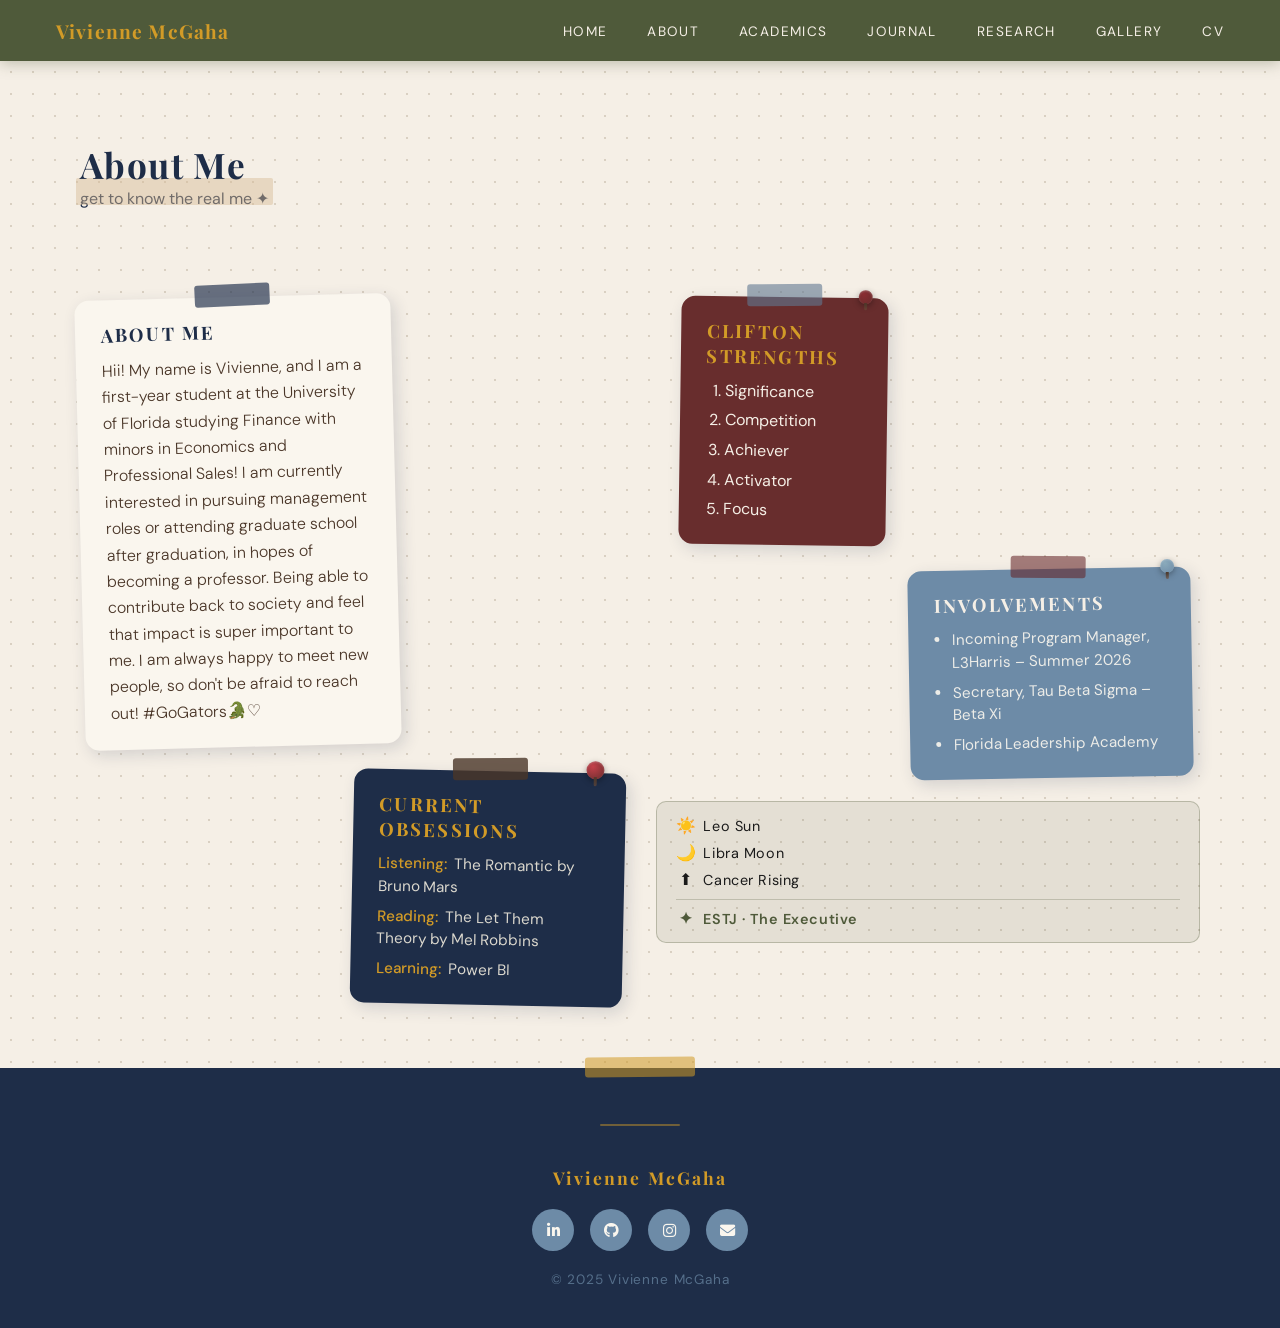
==== about.html @ 780c10b9 "Redesign hero section to match inspo: dark right panel, botanical koi decorations, polaroid portrait" ====
<!DOCTYPE html>
<html lang="en">
<head>
  <meta charset="UTF-8">
  <meta name="viewport" content="width=device-width, initial-scale=1.0">
  <title>About Me — Vivienne McGaha</title>
  <link rel="preconnect" href="https://fonts.googleapis.com">
  <link rel="preconnect" href="https://fonts.gstatic.com" crossorigin>
  <link href="https://fonts.googleapis.com/css2?family=Playfair+Display:ital,wght@0,400;0,700;0,900;1,400&family=DM+Sans:wght@300;400;500&display=swap" rel="stylesheet">
  <link rel="stylesheet" href="https://cdnjs.cloudflare.com/ajax/libs/font-awesome/6.5.0/css/all.min.css">
  <link rel="stylesheet" href="styles.css">
  <link rel="icon" type="image/svg+xml" href="favicon.svg">
</head>
<body>

  <!-- ======= NAVIGATION ======= -->
  <nav class="navbar">
    <a href="index.html" class="nav-brand">Vivienne McGaha</a>
    <ul class="nav-links">
      <li><a href="index.html">Home</a></li>
      <li><a href="about.html">About</a></li>
      <li><a href="academics.html">Academics</a></li>
      <li><a href="journal.html">Journal</a></li>
      <li><a href="research.html">Research</a></li>
      <li><a href="gallery.html">Gallery</a></li>
      <li><a href="cv.html">CV</a></li>
    </ul>
    <button class="nav-toggle" aria-label="Toggle navigation">
      <span></span><span></span><span></span>
    </button>
  </nav>

  <!-- ======= ABOUT CONTENT ======= -->
  <main class="page-main">

    <div class="section-header">
      <div class="section-tape"></div>
      <h2 class="section-title">About Me</h2>
      <p class="section-sub">get to know the real me ✦</p>
    </div>

    <div class="about-page-layout">

      <!-- LEFT COLUMN -->
      <div class="about-page-left">

        <!-- About Me card -->
        <div class="about-card card" id="about-card">
          <div class="washi-tape washi-navy"></div>
          <h3 class="card-label">About Me</h3>
          <p class="card-text">Hii! My name is Vivienne, and I am a first-year student at the University of Florida studying Finance with minors in Economics and Professional Sales! I am currently interested in pursuing management roles or attending graduate school after graduation, in hopes of becoming a professor. Being able to contribute back to society and feel that impact is super important to me. I am always happy to meet new people, so don't be afraid to reach out! #GoGators🐊♡</p>
        </div>

        <!-- Current Obsessions card -->
        <div class="obsessions-card card dark-card" id="obsessions">
          <div class="washi-tape washi-coffee"></div>
          <div class="push-pin"></div>
          <h3 class="card-label">Current<br>Obsessions</h3>
          <ul class="obsessions-list">
            <li><span class="obs-label">Listening:</span> The Romantic by Bruno Mars</li>
            <li><span class="obs-label">Reading:</span> The Let Them Theory by Mel Robbins</li>
            <li><span class="obs-label">Learning:</span> Power BI</li>
          </ul>
        </div>

      </div>

      <!-- RIGHT COLUMN -->
      <div class="about-page-right">

        <!-- Clifton Strengths card -->
        <div class="strengths-card card caput-card">
          <div class="washi-tape washi-slate"></div>
          <div class="push-pin pin-small pin-caput"></div>
          <h3 class="card-label">Clifton Strengths</h3>
          <ol class="strengths-list">
            <li>Significance</li>
            <li>Competition</li>
            <li>Achiever</li>
            <li>Activator</li>
            <li>Focus</li>
          </ol>
        </div>

        <!-- Involvements card -->
        <div class="events-card card slate-card">
          <div class="washi-tape washi-caput"></div>
          <div class="push-pin pin-small pin-slate"></div>
          <h3 class="card-label">Involvements</h3>
          <ul class="events-list">
            <li>Incoming Program Manager, L3Harris – Summer 2026</li>
            <li>Secretary, Tau Beta Sigma – Beta Xi</li>
            <li>Florida Leadership Academy</li>
          </ul>
        </div>

        <!-- Zodiac + MBTI tags -->
        <div class="personal-tags">
          <div class="tag-row"><span class="tag-symbol">☀️</span><span>Leo Sun</span></div>
          <div class="tag-row"><span class="tag-symbol">🌙</span><span>Libra Moon</span></div>
          <div class="tag-row"><span class="tag-symbol">⬆</span><span>Cancer Rising</span></div>
          <div class="tag-divider"></div>
          <div class="tag-row tag-mbti"><span class="tag-symbol">✦</span><span>ESTJ · The Executive</span></div>
        </div>

      </div>

    </div>

  </main>

  <!-- ======= FOOTER ======= -->
  <footer class="footer" id="contact">
    <div class="footer-tape"></div>
    <div class="footer-inner">
      <p class="footer-name">Vivienne McGaha</p>
      <div class="social-links">
        <a href="https://www.linkedin.com/in/vivienne-mcgaha/" target="_blank" rel="noopener" class="social-link" aria-label="LinkedIn">
          <i class="fab fa-linkedin-in"></i>
        </a>
        <a href="https://github.com/viv2612" target="_blank" rel="noopener" class="social-link" aria-label="GitHub">
          <i class="fab fa-github"></i>
        </a>
        <a href="https://www.instagram.com/vqiaoo/" target="_blank" rel="noopener" class="social-link" aria-label="Instagram">
          <i class="fab fa-instagram"></i>
        </a>
        <a href="mailto:vmcgaha@ufl.edu" class="social-link" aria-label="Email">
          <i class="fas fa-envelope"></i>
        </a>
      </div>
      <p class="footer-copy">© 2025 Vivienne McGaha</p>
    </div>
  </footer>

  <script src="scripts.js"></script>
</body>
</html>
---- styles.css ----
/* ============================================================
   VIVIENNE MCGAHA — Personal Website Styles
   Scrapbook / Artsy Theme
   ============================================================ */

/* --- CSS Variables ----------------------------------------- */
:root {
  --space-cadet:  #1E2D48;
  --slate-gray:   #6D8BA7;
  --tan:          #D29B27;
  --coffee:       #4A3628;
  --caput:        #682D2D;
  --cream:        #F5EFE6;
  --off-white:    #FAF6EE;
  --white:        #FFFFFF;
  --olive:        #4F5A3A;
  --sage:         #A9B18A;
  --kraft:        #D2B48C;
  --blush:        #E78781;
  --beige:        #E7D9C3;
  --charcoal:     #1A1A1A;
}

/* --- Reset & Base ------------------------------------------ */
*, *::before, *::after {
  box-sizing: border-box;
  margin: 0;
  padding: 0;
}

html {
  scroll-behavior: smooth;
}

body {
  font-family: 'DM Sans', sans-serif;
  background-color: var(--cream);
  color: var(--space-cadet);
  overflow-x: hidden;
}

a {
  text-decoration: none;
  color: inherit;
}

/* ============================================================
   NAVBAR
   ============================================================ */
.navbar {
  position: sticky;
  top: 0;
  z-index: 100;
  background-color: var(--olive);
  display: flex;
  align-items: center;
  justify-content: space-between;
  padding: 1.1rem 3.5rem;
  box-shadow: 0 2px 14px rgba(79, 90, 58, 0.35);
}

.nav-brand {
  font-family: 'Playfair Display', serif;
  font-size: 1.2rem;
  font-weight: 700;
  color: var(--tan);
  letter-spacing: 0.06em;
  transition: opacity 0.2s;
}

.nav-brand:hover { opacity: 0.8; }

.nav-links {
  list-style: none;
  display: flex;
  gap: 2.5rem;
}

.nav-links a {
  font-size: 0.85rem;
  color: var(--cream);
  font-weight: 400;
  letter-spacing: 0.1em;
  text-transform: uppercase;
  transition: color 0.2s;
}

.nav-links a:hover {
  color: var(--tan);
}

.nav-toggle {
  display: none;
  flex-direction: column;
  gap: 5px;
  background: none;
  border: none;
  cursor: pointer;
  padding: 4px;
}
.nav-toggle span {
  display: block;
  width: 22px;
  height: 2px;
  background: var(--cream);
  border-radius: 2px;
  transition: transform 0.25s, opacity 0.25s;
}
.nav-toggle--open span:nth-child(1) { transform: translateY(7px) rotate(45deg); }
.nav-toggle--open span:nth-child(2) { opacity: 0; }
.nav-toggle--open span:nth-child(3) { transform: translateY(-7px) rotate(-45deg); }

/* ============================================================
   HERO SECTION
   ============================================================ */
.hero {
  display: grid;
  grid-template-columns: 1.35fr 1fr;
  min-height: calc(100vh - 58px);
  position: relative;
  overflow: visible;
}

/* --- Left Panel -------------------------------------------- */
.hero-left {
  background-color: var(--cream);
  position: relative;
  display: flex;
  flex-direction: column;
  align-items: flex-start;
  justify-content: flex-start;
  padding: 4.5rem 3.5rem 2rem 3.5rem;
  gap: 0.85rem;
  overflow: visible;
}

.hero-greeting {
  font-family: 'DM Sans', sans-serif;
  font-size: 1.1rem;
  color: var(--olive);
  font-style: italic;
  margin-bottom: -0.6rem;
}

.hero-name {
  font-family: 'Playfair Display', serif;
  font-size: clamp(3.8rem, 6.5vw, 5.5rem);
  font-weight: 900;
  color: var(--charcoal);
  text-align: left;
  line-height: 1.05;
  letter-spacing: 0.02em;
}

.hero-tagline {
  font-size: 0.8rem;
  color: var(--olive);
  letter-spacing: 0.13em;
  text-transform: uppercase;
  font-weight: 500;
}

.hero-desc {
  font-size: 0.95rem;
  color: var(--charcoal);
  line-height: 1.75;
  max-width: 420px;
  opacity: 0.85;
}

.hero-viv-badge {
  position: absolute;
  top: 1.4rem;
  left: 1.4rem;
  font-size: 0.65rem;
  color: var(--olive);
  border: 1.5px solid var(--olive);
  padding: 0.22rem 0.6rem;
  border-radius: 20px;
  letter-spacing: 0.14em;
  font-weight: 500;
}

.hero-star {
  position: absolute;
  color: var(--tan);
  pointer-events: none;
  font-size: 0.9rem;
  opacity: 0.55;
}
.hs-1 { top: 12%; right: 8%; font-size: 1.1rem; }
.hs-2 { top: 38%; right: 4%; font-size: 0.7rem; opacity: 0.4; }
.hs-3 { top: 60%; right: 10%; }
.hs-4 { top: 25%; left: 35%; font-size: 0.6rem; opacity: 0.35; }

.hero-social-row {
  display: flex;
  gap: 1rem;
  margin-top: -0.2rem;
}
.hero-social-row a {
  color: var(--olive);
  font-size: 1rem;
  transition: color 0.2s;
}
.hero-social-row a:hover { color: var(--tan); }

.hero-chip-row {
  display: flex;
  flex-wrap: wrap;
  gap: 0.4rem;
}
.hero-chip {
  background: rgba(79, 90, 58, 0.12);
  border: 1px solid rgba(79, 90, 58, 0.3);
  border-radius: 20px;
  padding: 0.18rem 0.7rem;
  font-size: 0.75rem;
  color: var(--olive);
  letter-spacing: 0.07em;
}

.hero-learn-more {
  display: inline-block;
  background: var(--olive);
  color: var(--cream);
  font-size: 0.8rem;
  padding: 0.38rem 1rem;
  border-radius: 20px;
  letter-spacing: 0.07em;
  transition: background 0.2s;
}
.hero-learn-more:hover { background: var(--coffee); }

.hero-koi-deco {
  position: absolute;
  bottom: -30px;
  left: -50px;
  width: 540px;
  opacity: 0.96;
  pointer-events: none;
  z-index: 2;
}

.hero-flowers-deco {
  position: absolute;
  bottom: 140px;
  left: 380px;
  width: 120px;
  opacity: 0.88;
  pointer-events: none;
  z-index: 3;
}

.hero-leaves-deco {
  position: absolute;
  bottom: -30px;
  left: 250px;
  width: 340px;
  opacity: 0.82;
  pointer-events: none;
  z-index: 1;
}

.hero-koi-right {
  position: absolute;
  bottom: -20px;
  right: -30px;
  width: 300px;
  opacity: 0.88;
  pointer-events: none;
  z-index: 3;
  transform: scaleX(-1);
}

.hero-stickies {
  flex: 0 0 auto;
  display: flex;
  flex-direction: column;
  gap: 0.55rem;
  padding-top: 3rem;
  align-self: flex-start;
  z-index: 5;
}
.hero-sticky {
  background: #f0ebe0;
  border-radius: 2px;
  padding: 0.48rem 0.85rem;
  font-size: 0.68rem;
  font-style: italic;
  color: #3a2e1e;
  box-shadow: 2px 3px 9px rgba(0, 0, 0, 0.35);
  white-space: nowrap;
}
.hero-sticky::before {
  content: '';
  display: block;
  height: 5px;
  background: rgba(0, 0, 0, 0.06);
  margin: -0.48rem -0.85rem 0.4rem;
  border-radius: 2px 2px 0 0;
}

/* --- Portrait wrap (hero-right top) ----------------------- */
.hero-portrait-wrap {
  flex: 1;
  min-width: 0;
  position: relative;
  display: flex;
  flex-direction: column;
  align-items: center;
  gap: 0.6rem;
  transform: rotate(-1.5deg);
  padding-top: 1.2rem;
}

.hero-portrait {
  width: 100%;
  max-width: 290px;
  display: block;
  filter: drop-shadow(4px 8px 20px rgba(0, 0, 0, 0.45));
}

.hero-corner-text {
  font-family: 'Playfair Display', serif;
  font-size: 0.82rem;
  color: var(--cream);
  text-align: center;
  font-style: italic;
  opacity: 0.9;
}

.hero-day-text {
  font-size: 0.75rem;
  color: var(--cream);
  text-align: center;
  opacity: 0.65;
}

/* --- Zodiac + MBTI Tags ------------------------------------ */
.personal-tags {
  background: rgba(79, 90, 58, 0.1);
  border: 1px solid rgba(79, 90, 58, 0.3);
  border-radius: 10px;
  padding: 0.8rem 1.2rem;
  display: flex;
  flex-direction: column;
  gap: 0.38rem;
}

.tag-row {
  display: flex;
  align-items: center;
  gap: 0.5rem;
  font-size: 0.9rem;
  color: var(--charcoal);
  letter-spacing: 0.04em;
}

.tag-symbol {
  font-size: 1rem;
  width: 1.2rem;
  text-align: center;
  flex-shrink: 0;
}

.tag-divider {
  height: 1px;
  background: rgba(79, 90, 58, 0.25);
  margin: 0.15rem 0;
}

.tag-mbti {
  color: var(--olive);
  font-weight: 600;
}

/* --- Right Panel ------------------------------------------- */
.hero-right {
  background-color: #141e2b;
  position: relative;
  display: flex;
  flex-direction: row;
  align-items: flex-start;
  justify-content: center;
  padding: 2.5rem 0.8rem 2.5rem 1.5rem;
  gap: 0.6rem;
  overflow: visible;
}

.hero-right::after {
  content: '';
  position: absolute;
  bottom: 0;
  left: 0;
  width: 100%;
  height: 90px;
  background: url('images/redesign 1/torn paper.png') center top / 100% 100% no-repeat;
  transform: scaleY(-1);
  pointer-events: none;
  z-index: 0;
}

/* Dot/grid decoration in top-right corner */
.grid-decoration {
  position: absolute;
  top: 2rem;
  right: 2rem;
  width: 140px;
  height: 110px;
  background-image: radial-gradient(circle, rgba(79, 90, 58, 0.3) 1.5px, transparent 1.5px);
  background-size: 14px 14px;
  border: 1.5px solid rgba(79, 90, 58, 0.18);
  border-radius: 4px;
}

/* ============================================================
   LOADING ANIMATION
   ============================================================ */
#loader {
  position: fixed;
  inset: 0;
  background: var(--space-cadet);
  z-index: 9999;
  pointer-events: none;
}

.ldr-svg {
  width: 100%;
  height: 100%;
  position: absolute;
  top: 0;
  left: 0;
}

/* Background scattered stars */
.ldr-bg {
  opacity: 0;
  transform-box: fill-box;
  transform-origin: center;
  animation: ldr-pop 0.3s ease forwards;
}
.ldr-b1  { animation-delay: 0.04s; }
.ldr-b2  { animation-delay: 0.11s; }
.ldr-b3  { animation-delay: 0.07s; }
.ldr-b4  { animation-delay: 0.16s; }
.ldr-b5  { animation-delay: 0.20s; }
.ldr-b6  { animation-delay: 0.27s; }
.ldr-b7  { animation-delay: 0.13s; }
.ldr-b8  { animation-delay: 0.32s; }
.ldr-b9  { animation-delay: 0.09s; }
.ldr-b10 { animation-delay: 0.18s; }
.ldr-b11 { animation-delay: 0.24s; }
.ldr-b12 { animation-delay: 0.14s; }
.ldr-b13 { animation-delay: 0.36s; }
.ldr-b14 { animation-delay: 0.29s; }
.ldr-b15 { animation-delay: 0.06s; }
.ldr-b16 { animation-delay: 0.22s; }
.ldr-b17 { animation-delay: 0.38s; }
.ldr-b18 { animation-delay: 0.17s; }

/* Star perimeter path */
.ldr-star {
  stroke-width: 1.2;
  stroke-linecap: round;
  stroke-linejoin: round;
  opacity: 0;
  stroke-dasharray: 600;
  stroke-dashoffset: 600;
  filter: drop-shadow(0 0 3px rgba(210,155,39,0.7));
  animation: ldr-draw-star 1.6s cubic-bezier(0.4, 0, 0.2, 1) forwards 0.5s;
}

@keyframes ldr-pop {
  0%   { opacity: 0; transform: scale(0.2); }
  70%  { opacity: 1; transform: scale(1.4); }
  100% { opacity: 1; transform: scale(1);   }
}
@keyframes ldr-draw-star {
  0%   { stroke-dashoffset: 600; opacity: 0.8; }
  100% { stroke-dashoffset: 0;   opacity: 0.9; }
}
@keyframes ldr-fade-out {
  to { opacity: 0; }
}

/* ============================================================
   SCROLL CARD ANIMATIONS
   ============================================================ */
.scroll-animate {
  opacity: 0;
  transition: opacity 0.55s ease;
}
.scroll-animate.is-visible {
  opacity: 1;
}

/* ============================================================
   CARD COMPONENT
   ============================================================ */
.card {
  background-color: var(--off-white);
  border-radius: 14px;
  padding: 1.4rem 1.6rem;
  position: relative;
  box-shadow: 4px 5px 16px rgba(37, 52, 79, 0.16);
  transition: transform 0.25s ease, box-shadow 0.25s ease;
}

.dark-card {
  background-color: var(--space-cadet);
  color: var(--cream);
}

/* --- Washi Tape -------------------------------------------- */
.washi-tape {
  position: absolute;
  top: -13px;
  left: 50%;
  width: 75px;
  height: 22px;
  border-radius: 3px;
  opacity: 0.8;
}

.washi-coffee {
  background-color: var(--coffee);
  transform: translateX(-50%) rotate(-1.5deg);
}

.washi-tan {
  background-color: rgba(213, 184, 147, 0.85);
  transform: translateX(-50%) rotate(1.8deg);
  border: 1px solid rgba(111, 77, 56, 0.2);
}

.washi-slate {
  background-color: rgba(97, 120, 145, 0.75);
  transform: translateX(-50%) rotate(-1.2deg);
}

.washi-caput {
  background-color: rgba(99, 32, 36, 0.7);
  transform: translateX(-50%) rotate(1.4deg);
}

.washi-navy {
  background-color: rgba(37, 52, 79, 0.85);
  transform: translateX(-50%) rotate(-1.2deg);
}

/* --- Push Pin ---------------------------------------------- */
.push-pin {
  position: absolute;
  top: -12px;
  right: 22px;
  width: 18px;
  height: 18px;
  border-radius: 50%;
  background: radial-gradient(circle at 35% 30%, #c4404a, var(--caput));
  box-shadow: 0 2px 6px rgba(0, 0, 0, 0.35), inset 0 1px 2px rgba(255, 255, 255, 0.25);
  z-index: 2;
}

.push-pin::after {
  content: '';
  position: absolute;
  bottom: -7px;
  left: 50%;
  transform: translateX(-50%);
  width: 3px;
  height: 9px;
  background: linear-gradient(to bottom, var(--coffee), rgba(111, 77, 56, 0.6));
  border-radius: 0 0 2px 2px;
}

.pin-small {
  width: 14px;
  height: 14px;
  top: -8px;
  right: 16px;
}

.pin-small::after {
  height: 7px;
  bottom: -6px;
}

.pin-slate { background: radial-gradient(circle at 35% 30%, #8aaabb, var(--slate-gray)); }
.pin-coffee { background: radial-gradient(circle at 35% 30%, #9a6652, var(--coffee)); }
.pin-caput { background: radial-gradient(circle at 35% 30%, #8a2d31, var(--caput)); }

/* --- Card Labels & Text ------------------------------------ */
.card-label {
  font-family: 'Playfair Display', serif;
  font-size: 1.15rem;
  font-weight: 700;
  letter-spacing: 0.12em;
  text-transform: uppercase;
  margin-bottom: 0.65rem;
  color: var(--space-cadet);
}

.dark-card .card-label {
  color: var(--tan);
}

.card-text {
  font-size: 1rem;
  line-height: 1.65;
  color: var(--coffee);
  font-weight: 300;
}

.deco-star-card {
  position: absolute;
  bottom: 1rem;
  right: 1.25rem;
  font-size: 1.2rem;
  opacity: 0.3;
  color: var(--slate-gray);
}

/* --- Slate (blue-gray) Card variant ------------------------ */
.slate-card {
  background-color: var(--slate-gray);
  color: var(--off-white);
}

.slate-card .card-label { color: var(--cream); }

.slate-card .events-list { color: rgba(250, 246, 238, 0.9); }

/* --- Caput (red) Card variant ------------------------------ */
.caput-card {
  background-color: var(--caput);
  color: var(--cream);
}

.caput-card .card-label { color: var(--tan); }

/* --- Events Card ------------------------------------------- */
.events-card {
  width: 52%;
  transform: rotate(-1deg);
  align-self: flex-end;
  margin-right: 0.5rem;
}

.events-list {
  list-style: disc;
  padding-left: 1.1rem;
  display: flex;
  flex-direction: column;
  gap: 0.45rem;
  font-size: 0.95rem;
  color: rgba(245, 239, 224, 0.88);
  line-height: 1.5;
}

/* --- Strengths Card ---------------------------------------- */
.strengths-card {
  width: 38%;
  transform: rotate(0.8deg);
  margin-left: 1.5rem;
}

.strengths-list {
  list-style: decimal;
  padding-left: 1.2rem;
  display: flex;
  flex-direction: column;
  gap: 0.35rem;
  font-size: 1rem;
  color: var(--cream);
  line-height: 1.5;
}

/* --- About Card -------------------------------------------- */
.about-card {
  width: 58%;
  transform: rotate(-1.5deg);
}

/* --- Obsessions Card --------------------------------------- */
.obsessions-card {
  width: 50%;
  transform: rotate(1.2deg);
  align-self: flex-end;
}

.obsession-icon {
  font-size: 2rem;
  color: var(--tan);
  text-align: center;
  margin: 0.4rem 0 0.65rem;
  opacity: 0.85;
  line-height: 1;
}

.obsessions-list {
  list-style: none;
  display: flex;
  flex-direction: column;
  gap: 0.45rem;
  font-size: 0.95rem;
  color: rgba(245, 239, 224, 0.88);
  line-height: 1.5;
}

.obs-label {
  font-weight: 500;
  color: var(--tan);
  margin-right: 0.2rem;
}

/* ============================================================
   PROJECTS SECTION
   ============================================================ */
.projects-section {
  padding: 5.5rem 5rem;
  background-color: var(--off-white);
  background-image: radial-gradient(circle, rgba(175, 162, 140, 0.4) 1px, transparent 1px);
  background-size: 22px 22px;
  position: relative;
}

.section-header {
  position: relative;
  display: inline-block;
  margin-bottom: 3.5rem;
}

.section-tape {
  position: absolute;
  bottom: 4px;
  left: -4px;
  right: -4px;
  height: 40%;
  background-color: rgba(213, 184, 147, 0.45);
  border-radius: 2px;
  z-index: 0;
  transform: none;
}

.section-title {
  font-family: 'Playfair Display', serif;
  font-size: 2.2rem;
  font-weight: 700;
  color: var(--space-cadet);
  letter-spacing: 0.04em;
  position: relative;
  z-index: 1;
}

.projects-grid {
  display: flex;
  flex-wrap: wrap;
  gap: 2.5rem;
  justify-content: space-evenly;
}

.project-card {
  width: 270px;
  padding: 0;
  overflow: visible;
  background-color: var(--white);
  transition: transform 0.25s ease, box-shadow 0.25s ease;
}

.project-card:hover {
  box-shadow: 6px 10px 24px rgba(37, 52, 79, 0.22);
  z-index: 10;
}

.project-img {
  width: 100%;
  height: 180px;
  border-radius: 14px 14px 0 0;
  position: relative;
}

/* Subtle shine on project image */
.project-img::after {
  content: '';
  position: absolute;
  inset: 0;
  background: linear-gradient(135deg, rgba(255,255,255,0.08) 0%, transparent 60%);
  border-radius: inherit;
}

.project-info {
  padding: 1rem 1.25rem 1.25rem;
}

.project-info h4 {
  font-family: 'Playfair Display', serif;
  font-size: 1rem;
  font-weight: 700;
  color: var(--space-cadet);
  margin-bottom: 0.35rem;
}

.project-info p {
  font-size: 0.88rem;
  color: var(--coffee);
  line-height: 1.55;
  margin-bottom: 0.75rem;
  font-weight: 300;
}

.project-link {
  font-size: 0.85rem;
  font-weight: 500;
  color: var(--caput);
  letter-spacing: 0.04em;
  border-bottom: 1.5px solid var(--caput);
  padding-bottom: 1px;
  transition: opacity 0.2s, color 0.2s;
}

.project-link:hover {
  opacity: 0.65;
}

.winner-badge {
  position: absolute;
  top: 0;
  left: 0;
  right: 0;
  background: linear-gradient(135deg, #e8c84a, #d4a820);
  color: var(--space-cadet);
  font-size: 0.68rem;
  font-weight: 700;
  letter-spacing: 0.07em;
  text-transform: uppercase;
  padding: 0.3rem 0.75rem;
  text-align: center;
  z-index: 5;
  border-radius: 14px 14px 0 0;
}

/* ============================================================
   BYTES OF WISDOM SECTION
   ============================================================ */
.wisdom-section {
  padding: 5.5rem 5rem;
  background-color: var(--off-white);
  background-image: radial-gradient(circle, rgba(175, 162, 140, 0.4) 1px, transparent 1px);
  background-size: 22px 22px;
}
.wisdom-section .section-title { color: var(--space-cadet); }
.wisdom-section .section-tape  { background-color: rgba(213, 184, 147, 0.45); }
.wisdom-section .wisdom-intro  { color: var(--slate-gray); }

.wisdom-intro {
  font-size: 0.95rem;
  color: var(--slate-gray);
  font-weight: 300;
  margin-top: -2rem;
  margin-bottom: 3rem;
  letter-spacing: 0.02em;
}

.wisdom-grid {
  display: flex;
  flex-wrap: wrap;
  gap: 2.5rem;
  justify-content: space-evenly;
}

.wisdom-card {
  width: 260px;
  padding: 1.6rem 1.4rem 1.4rem;
  background-color: #ffffff;
  transition: transform 0.25s ease, box-shadow 0.25s ease;
  box-shadow: 4px 6px 20px rgba(37, 52, 79, 0.22);
}

.wisdom-card:hover {
  box-shadow: 6px 10px 28px rgba(37, 52, 79, 0.32);
}

.wisdom-label {
  font-size: 0.75rem;
  font-weight: 500;
  letter-spacing: 0.12em;
  text-transform: uppercase;
  color: var(--slate-gray);
  margin-bottom: 0.6rem;
}

.wisdom-quote {
  font-family: 'Playfair Display', serif;
  font-size: 1.08rem;
  font-style: italic;
  color: var(--space-cadet);
  line-height: 1.55;
}

.wisdom-sub {
  font-size: 0.88rem;
  color: var(--coffee);
  font-weight: 400;
  line-height: 1.55;
  margin-top: 0.5rem;
}

/* --- Project Modal ---------------------------------------- */
.project-modal-overlay {
  display: none;
  position: fixed;
  inset: 0;
  background: rgba(37, 52, 79, 0.85);
  z-index: 1000;
  align-items: center;
  justify-content: center;
  cursor: pointer;
}

.project-modal-overlay.active { display: flex; }

.project-modal-box {
  background: var(--off-white);
  border-radius: 16px;
  width: 520px;
  max-width: 92vw;
  overflow: hidden;
  box-shadow: 0 24px 64px rgba(0, 0, 0, 0.4);
  cursor: default;
  position: relative;
}

.modal-close {
  position: absolute;
  top: 12px;
  right: 16px;
  background: none;
  border: none;
  font-size: 1.5rem;
  color: var(--coffee);
  cursor: pointer;
  line-height: 1;
  z-index: 2;
  opacity: 0.6;
  transition: opacity 0.15s;
}

.modal-close:hover { opacity: 1; }

.modal-img {
  width: 100%;
  height: 240px;
  background: var(--slate-gray);
}

.modal-body {
  padding: 1.5rem 1.75rem 2rem;
}

.modal-body h3 {
  font-family: 'Playfair Display', serif;
  font-size: 1.3rem;
  font-weight: 700;
  color: var(--space-cadet);
  margin-bottom: 0.75rem;
}

.modal-body p {
  font-size: 1rem;
  line-height: 1.7;
  color: var(--coffee);
  font-weight: 300;
}

.modal-detail {
  margin-top: 0.85rem;
  padding-top: 0.85rem;
  border-top: 1px solid rgba(37, 52, 79, 0.1);
}

.modal-link-line {
  margin-top: 0.75rem;
  font-size: 0.9rem;
  color: var(--coffee);
}

.project-card { cursor: pointer; }

/* --- Shared page style (journal, research, gallery) ------- */
.page-main {
  min-height: calc(100vh - 58px);
  padding: 5rem 5rem 4rem;
  background-color: var(--cream);
  background-image: radial-gradient(circle, rgba(175, 162, 140, 0.4) 1px, transparent 1px);
  background-size: 22px 22px;
}

/* --- Journal Page ----------------------------------------- */
.journal-entry {
  max-width: 720px;
  padding: 2rem 2.5rem 2.5rem;
}

.journal-entry .card-text + .card-text {
  margin-top: 1.25rem;
}

/* --- Research Page ---------------------------------------- */
.research-layout {
  display: flex;
  gap: 4rem;
  align-items: flex-start;
  margin-top: 1rem;
}

.research-right {
  display: flex;
  flex-direction: column;
  gap: 2rem;
}

.research-card {
  width: 420px;
  transform: rotate(-1deg);
  box-shadow: 4px 6px 20px rgba(37, 52, 79, 0.22);
}

.research-status {
  display: inline-block;
  font-size: 0.78rem;
  font-weight: 500;
  letter-spacing: 0.08em;
  text-transform: uppercase;
  color: var(--caput);
  background: rgba(99, 32, 36, 0.08);
  border: 1px solid rgba(99, 32, 36, 0.22);
  border-radius: 20px;
  padding: 0.2rem 0.65rem;
  margin-bottom: 0.55rem;
}

.research-date {
  font-size: 0.85rem;
  color: var(--slate-gray);
  letter-spacing: 0.03em;
  margin-bottom: 0.65rem;
}

.research-skills {
  display: flex;
  flex-wrap: wrap;
  gap: 0.4rem;
  margin-top: 1rem;
}

.skill-tag {
  font-size: 0.8rem;
  font-weight: 500;
  color: var(--slate-gray);
  background: rgba(97, 120, 145, 0.1);
  border: 1px solid rgba(97, 120, 145, 0.28);
  border-radius: 20px;
  padding: 0.2rem 0.6rem;
  letter-spacing: 0.03em;
}

.research-postcard {
  width: 430px;
  transform: rotate(0.8deg);
  box-shadow: 4px 6px 20px rgba(37, 52, 79, 0.22);
}

.research-responsibilities {
  list-style: disc;
  padding-left: 1.1rem;
  display: flex;
  flex-direction: column;
  gap: 0.45rem;
  font-size: 0.92rem;
  line-height: 1.55;
  color: var(--coffee);
  margin-top: 0.6rem;
  font-weight: 300;
}

.research-photo {
  position: relative;
  width: 430px;
  transform: rotate(2deg);
}

.research-photo img {
  width: 100%;
  height: auto;
  display: block;
  cursor: zoom-in;
  transition: opacity 0.15s;
  box-shadow: 5px 8px 22px rgba(37, 52, 79, 0.22);
}

.research-photo img:hover { opacity: 0.88; }

.research-photo .polaroid-caption {
  font-family: 'DM Sans', sans-serif;
  font-size: 0.95rem;
  font-weight: 500;
  font-style: normal;
  letter-spacing: 0.05em;
  opacity: 1;
  color: var(--space-cadet);
  margin-top: 0.6rem;
}

/* --- Placeholder card -------------------------------------- */
.placeholder-card {
  max-width: 400px;
  transform: rotate(-1deg);
  box-shadow: 4px 6px 20px rgba(37, 52, 79, 0.18);
  margin-top: 1rem;
}

.placeholder-card .card-text {
  font-style: italic;
  opacity: 0.7;
}

/* Card rotation variants */
.rotate-left     { transform: rotate(-2.5deg); }
.rotate-right    { transform: rotate(2deg);    }
.rotate-left-sm  { transform: rotate(-1.5deg); }
.rotate-right-sm { transform: rotate(3deg);    }

.rotate-left:hover     { transform: rotate(-2.5deg) scale(1.04); box-shadow: 6px 10px 28px rgba(37,52,79,0.26); }
.rotate-right:hover    { transform: rotate(2deg)    scale(1.04); box-shadow: 6px 10px 28px rgba(37,52,79,0.26); }
.rotate-left-sm:hover  { transform: rotate(-1.5deg) scale(1.04); box-shadow: 6px 10px 28px rgba(37,52,79,0.26); }
.rotate-right-sm:hover { transform: rotate(3deg)    scale(1.04); box-shadow: 6px 10px 28px rgba(37,52,79,0.26); }

/* Hover animations for named card variants */
.about-card:hover       { transform: rotate(-1.5deg) scale(1.03); box-shadow: 6px 10px 28px rgba(37,52,79,0.26); }
.obsessions-card:hover  { transform: rotate(1.2deg)  scale(1.03); box-shadow: 6px 10px 28px rgba(37,52,79,0.26); }
.strengths-card:hover   { transform: rotate(0.8deg)  scale(1.03); box-shadow: 6px 10px 28px rgba(37,52,79,0.26); }
.events-card:hover      { transform: rotate(-1deg)   scale(1.03); box-shadow: 6px 10px 28px rgba(37,52,79,0.26); }
.academics-card:hover   { transform: rotate(-1deg)   scale(1.03); box-shadow: 6px 10px 28px rgba(37,52,79,0.26); }
.academics-card:nth-child(even):hover { transform: rotate(1.2deg) scale(1.03); box-shadow: 6px 10px 28px rgba(37,52,79,0.26); }
.research-card:hover    { transform: rotate(-1deg)   scale(1.03); box-shadow: 6px 10px 28px rgba(37,52,79,0.26); }
.research-postcard:hover { transform: rotate(0.8deg) scale(1.03); box-shadow: 6px 10px 28px rgba(37,52,79,0.26); }
.postcard:hover         { transform: rotate(-0.8deg) scale(1.03); box-shadow: 6px 10px 28px rgba(37,52,79,0.26); }
.placeholder-card:hover { transform: rotate(-1deg)   scale(1.03); box-shadow: 6px 10px 28px rgba(37,52,79,0.26); }

/* ============================================================
   FOOTER / CONTACT
   ============================================================ */
.footer {
  background-color: var(--space-cadet);
  padding: 3.5rem 2rem 2.5rem;
  text-align: center;
  position: relative;
}

/* Decorative divider line */
.footer::before {
  content: '';
  display: block;
  width: 80px;
  height: 2px;
  background-color: var(--tan);
  margin: 0 auto 2.5rem;
  opacity: 0.45;
  border-radius: 2px;
}

.footer-tape {
  position: absolute;
  top: -11px;
  left: 50%;
  transform: translateX(-50%) rotate(-0.5deg);
  width: 110px;
  height: 20px;
  background-color: var(--tan);
  border-radius: 3px;
  opacity: 0.55;
}

.footer-inner {
  display: flex;
  flex-direction: column;
  align-items: center;
  gap: 1.25rem;
}

.footer-name {
  font-family: 'Playfair Display', serif;
  font-size: 1.1rem;
  color: var(--tan);
  letter-spacing: 0.12em;
  font-weight: 700;
}

.social-links {
  display: flex;
  gap: 1rem;
  justify-content: center;
}

.social-link {
  width: 42px;
  height: 42px;
  border-radius: 50%;
  background-color: var(--slate-gray);
  display: flex;
  align-items: center;
  justify-content: center;
  color: var(--off-white);
  font-size: 0.95rem;
  transition: background-color 0.2s, transform 0.2s, box-shadow 0.2s;
}

.social-link:hover {
  background-color: var(--tan);
  color: var(--space-cadet);
  transform: scale(1.12);
  box-shadow: 0 4px 12px rgba(213, 184, 147, 0.3);
}

.footer-copy {
  font-size: 0.85rem;
  color: var(--slate-gray);
  letter-spacing: 0.06em;
  opacity: 0.7;
}

.footer-updated {
  font-size: 0.75rem;
  color: var(--slate-gray);
  letter-spacing: 0.05em;
  opacity: 0.45;
  font-style: italic;
}

/* ============================================================
   ACADEMICS PAGE
   ============================================================ */
.academics-main {
  min-height: calc(100vh - 58px);
  padding: 5rem 5rem 4rem;
  background-color: var(--cream);
  background-image: radial-gradient(circle, rgba(175, 162, 140, 0.4) 1px, transparent 1px);
  background-size: 22px 22px;
}

.academics-layout {
  display: flex;
  gap: 5rem;
  align-items: flex-start;
  margin-top: 1rem;
}

.academics-grid {
  display: flex;
  flex-direction: column;
  gap: 2.5rem;
  flex-shrink: 0;
}

.academics-right {
  display: flex;
  flex-direction: column;
  align-items: flex-start;
  gap: 2.5rem;
}

.academics-card {
  width: 340px;
  transform: rotate(-1deg);
  box-shadow: 4px 6px 20px rgba(37, 52, 79, 0.22);
}

.academics-card:nth-child(even) {
  transform: rotate(1.2deg);
}

.academics-card h4 {
  font-family: 'Playfair Display', serif;
  font-size: 0.95rem;
  font-weight: 700;
  color: var(--space-cadet);
  margin-bottom: 0.5rem;
}

.academics-card p,
.academics-card li {
  font-size: 0.95rem;
  line-height: 1.6;
  color: var(--coffee);
  font-weight: 300;
}

.academics-card ul,
.academics-card ol {
  padding-left: 1.1rem;
}

.academics-semester {
  font-size: 0.88rem;
  font-weight: 700;
  letter-spacing: 0.08em;
  text-transform: uppercase;
  color: var(--space-cadet);
  margin-top: 1rem;
  margin-bottom: 0.35rem;
  padding-bottom: 0.25rem;
  border-bottom: 1.5px solid var(--tan);
}

.academics-list {
  list-style: none;
  padding-left: 0;
  display: flex;
  flex-direction: column;
  gap: 0.3rem;
  font-size: 0.95rem;
  line-height: 1.5;
  color: var(--coffee);
}

/* --- Polaroids -------------------------------------------- */
.polaroid-cluster {
  position: relative;
  width: 460px;
  height: 300px;
}

.polaroid-cluster .polaroid:first-child {
  position: absolute;
  top: 8px;
  left: 0;
  transform: rotate(-4deg);
  z-index: 1;
}

.polaroid-cluster .polaroid:last-child {
  position: absolute;
  top: 0;
  left: 215px;
  transform: rotate(3.5deg);
  z-index: 2;
}

.polaroid {
  background: var(--white);
  padding: 10px 10px 44px;
  box-shadow: 5px 8px 22px rgba(37, 52, 79, 0.22);
  width: 240px;
  flex-shrink: 0;
}

.polaroid img {
  width: 100%;
  height: 210px;
  object-fit: cover;
  display: block;
  cursor: zoom-in;
  transition: opacity 0.15s;
}

.polaroid img:hover { opacity: 0.88; }

.polaroid-caption {
  text-align: center;
  margin-top: 10px;
  font-family: 'Playfair Display', serif;
  font-size: 0.85rem;
  font-style: italic;
  color: var(--coffee);
  opacity: 0.8;
}

/* --- Polaroid date ---------------------------------------- */
.polaroid-date {
  text-align: center;
  font-size: 0.72rem;
  color: var(--slate-gray);
  font-style: italic;
  letter-spacing: 0.04em;
  margin-top: 0.15rem;
  opacity: 0.75;
}

/* --- Gallery grid ----------------------------------------- */
.gallery-grid {
  display: flex;
  flex-wrap: wrap;
  gap: 3rem;
  justify-content: center;
  margin-top: 2.5rem;
}

.gallery-item {
  position: relative;
  width: 460px;
  padding-top: 12px;
  transition: transform 0.25s ease, box-shadow 0.25s ease;
}

.gallery-img {
  width: 100%;
  height: 360px;
  object-fit: cover;
  display: block;
  box-shadow: 3px 5px 16px rgba(37, 52, 79, 0.22);
  border-radius: 2px;
  cursor: pointer;
}

.gallery-img:hover { opacity: 0.88; }

.gallery-caption {
  font-family: 'Playfair Display', serif;
  font-size: 1.05rem;
  font-style: italic;
  color: var(--coffee);
  text-align: center;
  margin-top: 0.65rem;
  opacity: 0.85;
}

.gallery-item-1 { transform: rotate(-1.5deg); }
.gallery-item-2 { transform: rotate(2deg); }
.gallery-item-3 { transform: rotate(-1deg); }
.gallery-item-4 { transform: rotate(1.5deg); }

.gallery-item:hover {
  transform: rotate(0deg) scale(1.02);
  box-shadow: 6px 10px 28px rgba(37, 52, 79, 0.22);
}

/* --- Lightbox --------------------------------------------- */
.lightbox {
  display: none;
  position: fixed;
  inset: 0;
  background: rgba(37, 52, 79, 0.88);
  z-index: 1000;
  align-items: center;
  justify-content: center;
  cursor: zoom-out;
}

.lightbox.active { display: flex; }

.lightbox img {
  max-width: 90vw;
  max-height: 90vh;
  object-fit: contain;
  box-shadow: 0 20px 60px rgba(0, 0, 0, 0.5);
}

/* --- Postcard --------------------------------------------- */
.postcard {
  width: 460px;
  transform: rotate(-0.8deg);
  box-shadow: 4px 6px 20px rgba(37, 52, 79, 0.22);
}

.academics-top-row {
  display: flex;
  gap: 3rem;
  align-items: flex-start;
}

.academics-photos-col {
  display: flex;
  flex-direction: column;
  gap: 2.5rem;
  flex-shrink: 0;
}

/* ============================================================
   CV PAGE
   ============================================================ */
.cv-download-wrap {
  display: flex;
  justify-content: flex-end;
  padding: 0 5rem 1.5rem;
}

.cv-download-btn {
  display: inline-flex;
  align-items: center;
  gap: 0.5rem;
  background: var(--space-cadet);
  color: var(--cream);
  font-family: 'DM Sans', sans-serif;
  font-size: 0.85rem;
  font-weight: 500;
  letter-spacing: 0.06em;
  text-transform: uppercase;
  text-decoration: none;
  padding: 0.6rem 1.25rem;
  border-radius: 6px;
  transition: background 0.2s ease, transform 0.2s ease;
}

.cv-download-btn:hover {
  background: var(--slate-gray);
  transform: translateY(-1px);
}

.cv-doc {
  background: var(--off-white);
  max-width: 800px;
  margin: 0 auto;
  padding: 3rem 3.5rem 3.5rem;
  box-shadow: 6px 8px 32px rgba(37, 52, 79, 0.16);
}

.cv-doc-section {
  margin-bottom: 2.8rem;
}

.cv-doc-section:last-child {
  margin-bottom: 0;
}

.cv-doc-heading {
  font-family: 'Playfair Display', serif;
  font-size: 1.8rem;
  font-weight: 700;
  color: var(--space-cadet);
  padding-bottom: 0.5rem;
  border-bottom: 2px solid var(--coffee);
  margin-bottom: 1.6rem;
}

.cv-entry-row {
  display: grid;
  grid-template-columns: 165px 1fr;
  gap: 0.5rem 1.8rem;
  margin-bottom: 1.5rem;
}

.cv-entry-row:last-child {
  margin-bottom: 0;
}

.cv-entry-date {
  font-size: 0.85rem;
  color: var(--slate-gray);
  padding-top: 0.18rem;
  line-height: 1.4;
}

.cv-entry-body {
  display: flex;
  flex-direction: column;
  gap: 0.15rem;
}

.cv-entry-title {
  font-family: 'Playfair Display', serif;
  font-size: 1.05rem;
  font-weight: 700;
  color: var(--space-cadet);
}

.cv-entry-org {
  font-size: 0.92rem;
  color: var(--space-cadet);
  font-weight: 300;
}

.cv-org-name {
  color: var(--coffee);
  font-weight: 400;
  font-style: italic;
}

.cv-entry-meta {
  font-size: 0.88rem;
  color: var(--slate-gray);
  font-weight: 300;
}

.cv-entry-desc {
  font-size: 0.92rem;
  color: var(--coffee);
  font-weight: 300;
  line-height: 1.6;
  margin-top: 0.2rem;
}

/* ============================================================
   ABOUT PAGE
   ============================================================ */
.about-page-layout {
  display: grid;
  grid-template-columns: 1fr 1fr;
  gap: 2rem;
  margin-top: 2rem;
}

.about-page-left,
.about-page-right {
  display: flex;
  flex-direction: column;
  gap: 1.5rem;
}

/* ============================================================
   RESPONSIVE
   ============================================================ */
@media (max-width: 900px) {
  .about-page-layout { grid-template-columns: 1fr; }

  .navbar { padding: 1rem 2rem; }
  .hero { grid-template-columns: 1fr; }

  .hero-left {
    min-height: 60vh;
    padding: 4rem 2rem 3rem;
  }

  .hero-right {
    flex-direction: column;
    align-items: center;
    padding: 3rem 2rem;
    overflow: hidden;
  }
  .hero-portrait-wrap {
    transform: none;
    width: 100%;
  }

  .hero-star, .hero-stickies { display: none; }
  .hero-right::after { display: none; }
  .hero-name { font-size: clamp(3rem, 10vw, 4rem); }
  .hero-koi-deco, .hero-flowers-deco, .hero-leaves-deco, .hero-koi-right { display: none; }
  .hero-portrait { max-width: 240px; }

  .about-card,
  .obsessions-card {
    max-width: 100%;
    width: 100%;
    align-self: auto;
  }

  .projects-section { padding: 4rem 2rem; }
}

@media (max-width: 600px) {
  /* Nav */
  .navbar { padding: 1rem 1.25rem; position: relative; }
  .nav-toggle { display: flex; }
  .nav-links {
    display: none;
    flex-direction: column;
    gap: 0;
    position: absolute;
    top: 100%; left: 0; right: 0;
    background: var(--olive);
    border-bottom: 2px solid var(--tan);
    padding: 0.5rem 0;
    z-index: 999;
  }
  .nav-links.nav-open { display: flex; }
  .nav-links li { padding: 0; }
  .nav-links li a { display: block; padding: 0.7rem 1.5rem; font-size: 0.9rem; }

  /* Hero */
  .profile-photo-wrapper { width: 180px; height: 180px; }
  .profile-outline { width: 200px; }
  .hero-left { padding: 2rem 1.25rem 1rem; }
  .hero-right { padding: 1rem 1.25rem 2rem; }
  .about-card, .events-card, .strengths-card, .obsessions-card { width: 100% !important; }

  /* Project cards */
  .projects-grid { gap: 1.25rem; }
  .project-card { width: 100%; }

  /* Wisdom cards */
  .wisdom-grid { gap: 1rem; }
  .wisdom-card { width: 100%; }

  /* Gallery */
  .gallery-item { width: 100%; }
  .gallery-img { height: 240px; }

  /* Research */
  .research-layout { flex-direction: column; gap: 2rem; }
  .research-card { width: 100%; max-width: 100%; }
  .research-postcard { width: 100%; max-width: 100%; }
  .research-photo { width: 100%; max-width: 100%; height: auto; }

  /* Academics */
  .academics-layout { flex-direction: column; gap: 2rem; }
  .academics-top-row { flex-direction: column; gap: 2rem; }
  .academics-card { width: 100%; }
  .academics-photos-col { width: 100%; }
  .polaroid-cluster { width: 100%; height: auto; position: static; }
  .polaroid-cluster .polaroid:first-child,
  .polaroid-cluster .polaroid:last-child { position: static; transform: none; }
  .polaroid { width: 100%; max-width: 100%; }
  .postcard { width: 100%; }

  /* CV */
  .cv-entry-row { display: flex; flex-direction: column; gap: 0.2rem; }
  .cv-entry-date { width: auto; min-width: unset; }

  /* General */
  .page-main { padding: 2rem 1.25rem; }
  .section-title { font-size: 1.5rem; }

  /* Scale down hero stickers so they don't crowd the profile/name */
  .sticker-tl { width: 90px; }
  .sticker-tr { width: 130px; top: -8px; right: -8px; }
  .sticker-gw { width: 95px; }
  .sticker-tc { width: 100px; }
  .sticker-ml { width: 90px; }
  .sticker-mr { width: 105px; right: -8px; }
  .sticker-bl { width: 130px; bottom: -8px; left: -8px; }
  .sticker-sn { width: 95px; }
}
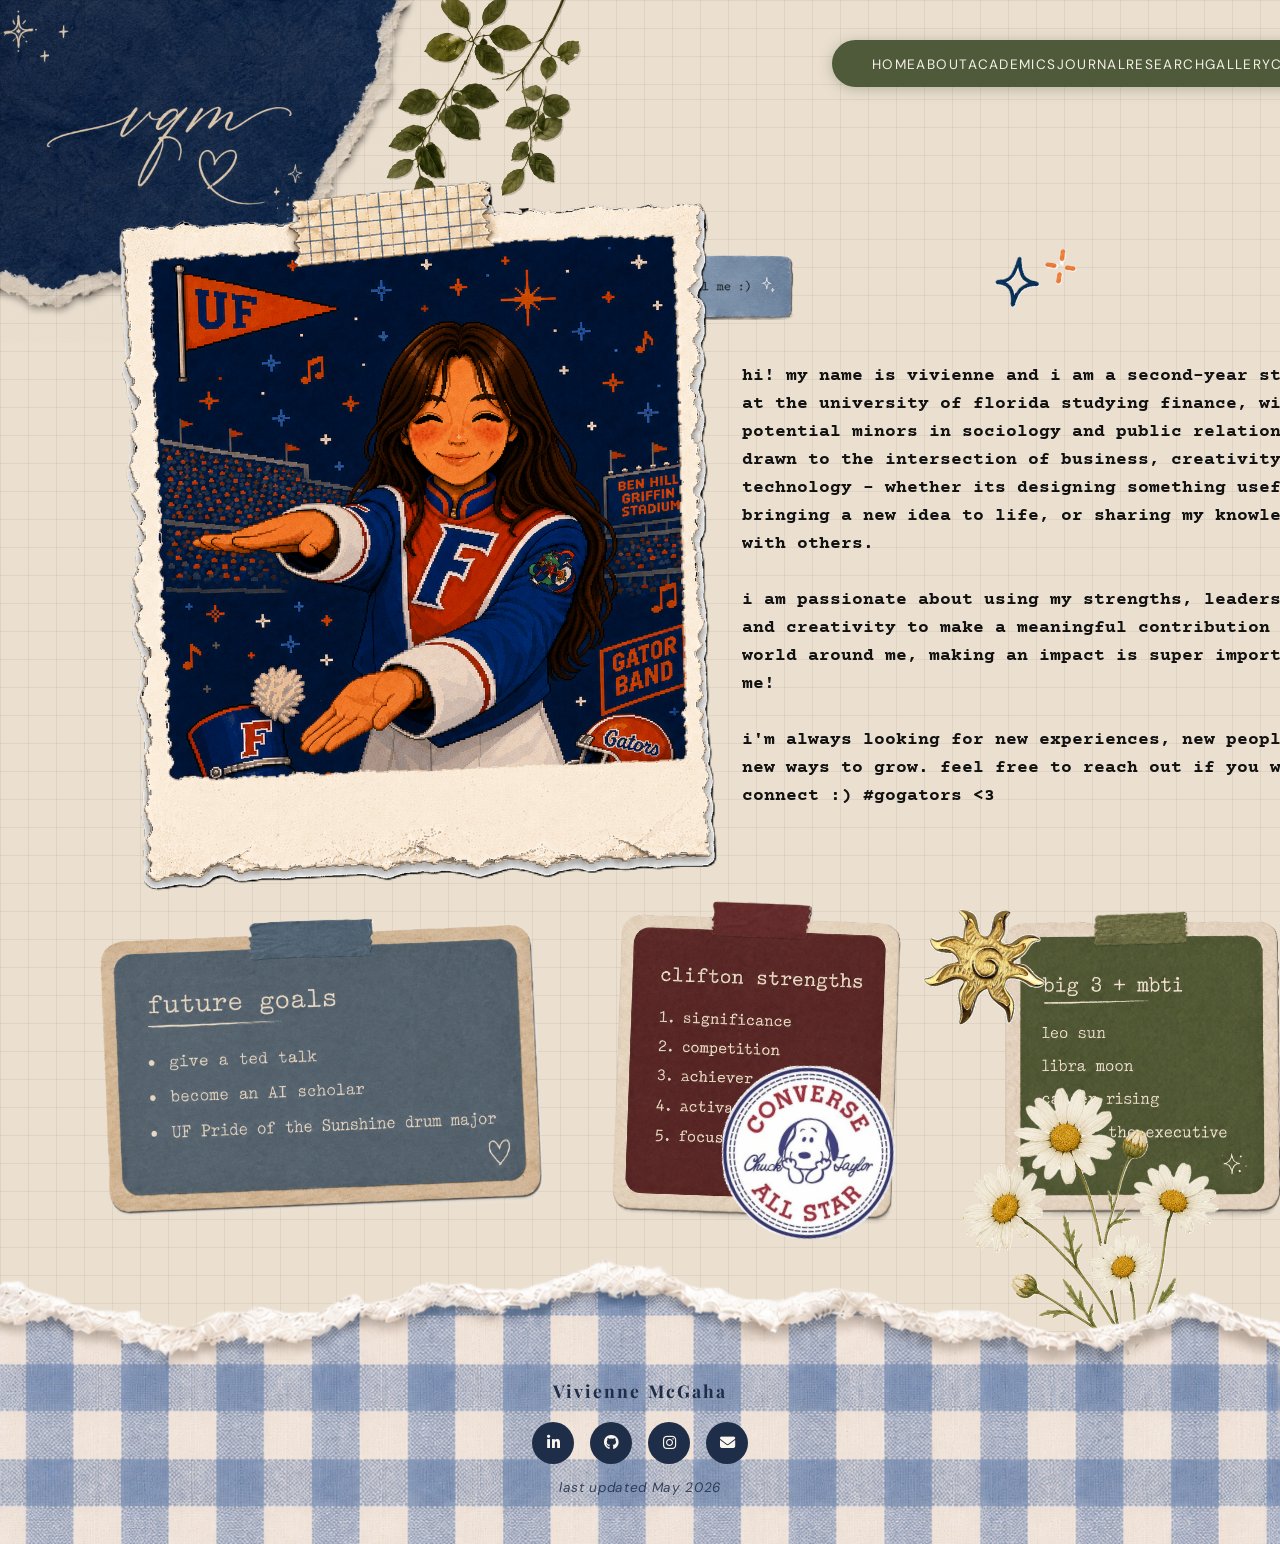
==== commit d11361b6: "Redesign: about, academics, journal, gallery, research, cv updates - About: sticky note fun facts, f" ====
--- a/about.html
+++ b/about.html
@@ -6,16 +6,18 @@
   <title>About Me — Vivienne McGaha</title>
   <link rel="preconnect" href="https://fonts.googleapis.com">
   <link rel="preconnect" href="https://fonts.gstatic.com" crossorigin>
-  <link href="https://fonts.googleapis.com/css2?family=Playfair+Display:ital,wght@0,400;0,700;0,900;1,400&family=DM+Sans:wght@300;400;500&display=swap" rel="stylesheet">
+  <link href="https://fonts.googleapis.com/css2?family=Playfair+Display:ital,wght@0,400;0,700;0,900;1,400&family=DM+Sans:wght@300;400;500&family=Special+Elite&family=Courier+Prime:wght@400;700&display=swap" rel="stylesheet">
   <link rel="stylesheet" href="https://cdnjs.cloudflare.com/ajax/libs/font-awesome/6.5.0/css/all.min.css">
   <link rel="stylesheet" href="styles.css">
   <link rel="icon" type="image/svg+xml" href="favicon.svg">
 </head>
-<body>
+<body class="about-page">
+
+  <!-- Signature -->
+  <div class="page-sig"><img src="images/redesign 1/signature paper tare.png" alt="vqm"><img src="images/redesign 1/leaves.png" class="page-sig-leaves" alt=""></div>
 
   <!-- ======= NAVIGATION ======= -->
   <nav class="navbar">
-    <a href="index.html" class="nav-brand">Vivienne McGaha</a>
     <ul class="nav-links">
       <li><a href="index.html">Home</a></li>
       <li><a href="about.html">About</a></li>
@@ -36,81 +38,57 @@
     <div class="section-header">
       <div class="section-tape"></div>
       <h2 class="section-title">About Me</h2>
-      <p class="section-sub">get to know the real me ✦</p>
+      <img src="images/redesign 1/bytes of wisdom/orange & blue sparkle.png" class="about-title-sparkle" alt="">
+      <img src="images/redesign 1/about me bio.png?v=3" class="about-bio-img" alt="get to know the real me">
     </div>
 
     <div class="about-page-layout">
 
-      <!-- LEFT COLUMN -->
-      <div class="about-page-left">
+      <!-- LEFT: Photo + cards below -->
+      <div class="about-page-image-col">
 
-        <!-- About Me card -->
-        <div class="about-card card" id="about-card">
-          <div class="washi-tape washi-navy"></div>
-          <h3 class="card-label">About Me</h3>
-          <p class="card-text">Hii! My name is Vivienne, and I am a first-year student at the University of Florida studying Finance with minors in Economics and Professional Sales! I am currently interested in pursuing management roles or attending graduate school after graduation, in hopes of becoming a professor. Being able to contribute back to society and feel that impact is super important to me. I am always happy to meet new people, so don't be afraid to reach out! #GoGators🐊♡</p>
+        <!-- Image + bio + cards side by side -->
+        <div class="about-image-top">
+          <img src="images/redesign 1/about me.png?v=3" class="about-me-photo" alt="Vivienne">
+          <div class="about-me-bio">
+            <p>hi! my name is vivienne and i am a second-year student at the university of florida studying finance, with potential minors in sociology and public relations. i'm drawn to the intersection of business, creativity, and technology - whether its designing something useful, bringing a new idea to life, or sharing my knowledge with others.</p>
+            <p>i am passionate about using my strengths, leadership, and creativity to make a meaningful contribution to the world around me, making an impact is super important to me!</p>
+            <p>i'm always looking for new experiences, new people, and new ways to grow. feel free to reach out if you want to connect :) #gogators &lt;3</p>
+          </div>
+          <div class="about-side-cards">
+            <div class="about-sticky-wrap">
+              <img src="images/redesign 1/about me sticky note.png" class="about-sticky-img" alt="About Me Sticky Note">
+              <span class="sticky-tape-label">fun facts</span>
+              <ul class="about-sticky-items">
+                <li>𖦹 loves watching ted talks</li>
+                <li>𖦹 ride or die notability user</li>
+                <li>𖦹 probably overthinking a canva design</li>
+                <li>𖦹 fruit tea girlie</li>
+              </ul>
+            </div>
+          </div>
         </div>
 
-        <!-- Current Obsessions card -->
-        <div class="obsessions-card card dark-card" id="obsessions">
-          <div class="washi-tape washi-coffee"></div>
-          <div class="push-pin"></div>
-          <h3 class="card-label">Current<br>Obsessions</h3>
-          <ul class="obsessions-list">
-            <li><span class="obs-label">Listening:</span> The Romantic by Bruno Mars</li>
-            <li><span class="obs-label">Reading:</span> The Let Them Theory by Mel Robbins</li>
-            <li><span class="obs-label">Learning:</span> Power BI</li>
-          </ul>
-        </div>
-
-      </div>
-
-      <!-- RIGHT COLUMN -->
-      <div class="about-page-right">
-
-        <!-- Clifton Strengths card -->
-        <div class="strengths-card card caput-card">
-          <div class="washi-tape washi-slate"></div>
-          <div class="push-pin pin-small pin-caput"></div>
-          <h3 class="card-label">Clifton Strengths</h3>
-          <ol class="strengths-list">
-            <li>Significance</li>
-            <li>Competition</li>
-            <li>Achiever</li>
-            <li>Activator</li>
-            <li>Focus</li>
-          </ol>
-        </div>
-
-        <!-- Involvements card -->
-        <div class="events-card card slate-card">
-          <div class="washi-tape washi-caput"></div>
-          <div class="push-pin pin-small pin-slate"></div>
-          <h3 class="card-label">Involvements</h3>
-          <ul class="events-list">
-            <li>Incoming Program Manager, L3Harris – Summer 2026</li>
-            <li>Secretary, Tau Beta Sigma – Beta Xi</li>
-            <li>Florida Leadership Academy</li>
-          </ul>
-        </div>
-
-        <!-- Zodiac + MBTI tags -->
-        <div class="personal-tags">
-          <div class="tag-row"><span class="tag-symbol">☀️</span><span>Leo Sun</span></div>
-          <div class="tag-row"><span class="tag-symbol">🌙</span><span>Libra Moon</span></div>
-          <div class="tag-row"><span class="tag-symbol">⬆</span><span>Cancer Rising</span></div>
-          <div class="tag-divider"></div>
-          <div class="tag-row tag-mbti"><span class="tag-symbol">✦</span><span>ESTJ · The Executive</span></div>
+        <!-- Image cards below -->
+        <div class="about-page-cards-col">
+          <img src="images/redesign 1/future goals card.png" class="about-card-img future-goals-img" alt="Future Goals">
+          <img src="images/redesign 1/clifton strengths card.png" class="about-card-img" alt="Clifton Strengths">
+          <img src="images/redesign 1/big 3 + mbti card.png" class="about-card-img" alt="Big 3 + MBTI">
         </div>
 
       </div>
 
     </div>
 
+    <img src="images/redesign 1/about me flowers.png" class="about-flowers" alt="">
+    <img src="potential stickers/snoopy converse all star.png" class="about-sticker about-sticker-snoopy" alt="">
+    <img src="potential stickers/quirky star.png" class="about-sticker about-sticker-star" alt="">
+
   </main>
 
   <!-- ======= FOOTER ======= -->
   <footer class="footer" id="contact">
+    <img src="images/redesign 1/footer background.png?v=2" class="footer-bg-img" alt="">
     <div class="footer-tape"></div>
     <div class="footer-inner">
       <p class="footer-name">Vivienne McGaha</p>
@@ -128,7 +106,7 @@
           <i class="fas fa-envelope"></i>
         </a>
       </div>
-      <p class="footer-copy">© 2025 Vivienne McGaha</p>
+      <p class="footer-updated">last updated May 2026</p>
     </div>
   </footer>
 
--- a/styles.css
+++ b/styles.css
@@ -34,7 +34,11 @@
 
 body {
   font-family: 'DM Sans', sans-serif;
-  background-color: var(--cream);
+  background-color: #EBE0D0;
+  background-image:
+    linear-gradient(rgba(74, 54, 40, 0.07) 1px, transparent 1px),
+    linear-gradient(90deg, rgba(74, 54, 40, 0.07) 1px, transparent 1px);
+  background-size: 28px 28px;
   color: var(--space-cadet);
   overflow-x: hidden;
 }
@@ -48,32 +52,24 @@
    NAVBAR
    ============================================================ */
 .navbar {
-  position: sticky;
-  top: 0;
+  position: relative;
   z-index: 100;
-  background-color: var(--olive);
   display: flex;
   align-items: center;
-  justify-content: space-between;
-  padding: 1.1rem 3.5rem;
-  box-shadow: 0 2px 14px rgba(79, 90, 58, 0.35);
-}
-
-.nav-brand {
-  font-family: 'Playfair Display', serif;
-  font-size: 1.2rem;
-  font-weight: 700;
-  color: var(--tan);
-  letter-spacing: 0.06em;
-  transition: opacity 0.2s;
-}
-
-.nav-brand:hover { opacity: 0.8; }
+  justify-content: flex-start;
+  padding: 2.5rem 1.5rem 0.75rem 52rem;
+  background: transparent;
+}
 
 .nav-links {
   list-style: none;
   display: flex;
-  gap: 2.5rem;
+  justify-content: space-between;
+  width: 44vw;
+  background-color: var(--olive);
+  border-radius: 50px;
+  padding: 0.8rem 2.5rem;
+  box-shadow: 0 2px 14px rgba(79, 90, 58, 0.35);
 }
 
 .nav-links a {
@@ -110,36 +106,81 @@
 .nav-toggle--open span:nth-child(2) { opacity: 0; }
 .nav-toggle--open span:nth-child(3) { transform: translateY(-7px) rotate(-45deg); }
 
+.page-sig {
+  position: absolute;
+  top: -60px;
+  left: -90px;
+  width: clamp(380px, 42vw, 540px);
+  z-index: 200;
+  pointer-events: none;
+  mix-blend-mode: multiply;
+}
+.page-sig img:first-child {
+  width: 100%;
+  display: block;
+}
+
+.page-sig-leaves {
+  position: absolute;
+  top: 50px;
+  left: 88%;
+  width: 38%;
+  pointer-events: none;
+  z-index: 1;
+}
+
+.academics-plant {
+  width: 62%;
+  left: 80%;
+  transform: rotate(10deg);
+}
+
 /* ============================================================
    HERO SECTION
    ============================================================ */
 .hero {
-  display: grid;
-  grid-template-columns: 1.35fr 1fr;
-  min-height: calc(100vh - 58px);
+  min-height: calc(100vh - 120px);
   position: relative;
   overflow: visible;
-}
+  display: flex;
+  align-items: center;
+  justify-content: center;
+  gap: 0;
+  margin-bottom: 130px;
+}
+
 
 /* --- Left Panel -------------------------------------------- */
 .hero-left {
-  background-color: var(--cream);
-  position: relative;
+  background: transparent;
+  position: relative;
+  flex: 0 0 38%;
   display: flex;
   flex-direction: column;
   align-items: flex-start;
-  justify-content: flex-start;
-  padding: 4.5rem 3.5rem 2rem 3.5rem;
+  justify-content: center;
+  padding: 1rem 2rem 14rem 5rem;
   gap: 0.85rem;
   overflow: visible;
+  text-align: left;
+}
+
+.hero-name-group {
+  display: flex;
+  flex-direction: column;
+  align-items: flex-start;
 }
 
 .hero-greeting {
+  display: inline-block;
+  background: #1E2D48;
+  color: var(--cream);
   font-family: 'DM Sans', sans-serif;
-  font-size: 1.1rem;
-  color: var(--olive);
+  font-size: 1.25rem;
   font-style: italic;
-  margin-bottom: -0.6rem;
+  padding: 0.2rem 1rem;
+  transform: rotate(-1.5deg);
+  margin-bottom: -0.4rem;
 }
 
 .hero-name {
@@ -153,50 +194,38 @@
 }
 
 .hero-tagline {
-  font-size: 0.8rem;
-  color: var(--olive);
-  letter-spacing: 0.13em;
+  display: inline-block;
+  background: var(--olive);
+  color: var(--cream);
+  font-size: 0.95rem;
+  letter-spacing: 0.22em;
   text-transform: uppercase;
   font-weight: 500;
+  padding: 0.22rem 1rem;
+  transform: rotate(-0.8deg);
 }
 
 .hero-desc {
-  font-size: 0.95rem;
+  font-size: 1.05rem;
   color: var(--charcoal);
   line-height: 1.75;
   max-width: 420px;
   opacity: 0.85;
-}
-
-.hero-viv-badge {
-  position: absolute;
-  top: 1.4rem;
-  left: 1.4rem;
-  font-size: 0.65rem;
-  color: var(--olive);
-  border: 1.5px solid var(--olive);
-  padding: 0.22rem 0.6rem;
-  border-radius: 20px;
-  letter-spacing: 0.14em;
-  font-weight: 500;
-}
-
-.hero-star {
-  position: absolute;
-  color: var(--tan);
-  pointer-events: none;
-  font-size: 0.9rem;
-  opacity: 0.55;
-}
-.hs-1 { top: 12%; right: 8%; font-size: 1.1rem; }
-.hs-2 { top: 38%; right: 4%; font-size: 0.7rem; opacity: 0.4; }
-.hs-3 { top: 60%; right: 10%; }
-.hs-4 { top: 25%; left: 35%; font-size: 0.6rem; opacity: 0.35; }
+  text-align: left;
+  word-spacing: 0.18em;
+}
+
+
+.hero-heart {
+  color: #2B5EBE;
+}
 
 .hero-social-row {
   display: flex;
-  gap: 1rem;
+  gap: 1.8rem;
   margin-top: -0.2rem;
+  align-self: flex-start;
+  margin-left: 0.3rem;
 }
 .hero-social-row a {
   color: var(--olive);
@@ -222,119 +251,341 @@
 
 .hero-learn-more {
   display: inline-block;
-  background: var(--olive);
+  align-self: flex-start;
+  margin-left: 5rem;
+  background: var(--charcoal);
   color: var(--cream);
-  font-size: 0.8rem;
+  font-size: 0.9rem;
   padding: 0.38rem 1rem;
   border-radius: 20px;
   letter-spacing: 0.07em;
   transition: background 0.2s;
 }
-.hero-learn-more:hover { background: var(--coffee); }
+.hero-learn-more:hover { background: #333; }
+
+.hero-koi-wrap {
+  position: absolute;
+  bottom: -130px;
+  left: 0;
+  width: 100%;
+  z-index: 20;
+  pointer-events: none;
+}
+
+.hero-koi-projects-label {
+  position: absolute;
+  bottom: 12%;
+  left: 50%;
+  transform: translateX(-50%);
+  color: #fff;
+  font-family: 'Playfair Display', serif;
+  font-size: clamp(2rem, 4vw, 3.5rem);
+  font-weight: 400;
+  letter-spacing: 0.04em;
+  text-transform: lowercase;
+  pointer-events: none;
+  margin: 0;
+  mix-blend-mode: normal;
+  z-index: 21;
+}
+
+.hero-koi-projects-caption {
+  position: absolute;
+  bottom: 0;
+  left: 50%;
+  transform: translateX(-50%) translateY(28%);
+  width: clamp(300px, 48vw, 640px);
+  pointer-events: none;
+  z-index: 21;
+}
+
+.hero-doodle {
+  position: absolute;
+  pointer-events: none;
+  z-index: 25;
+}
+
+.hero-doodle-tl-sparkle {
+  bottom: -190px;
+  left: 2%;
+  width: 145px;
+}
+
+.hero-doodle-tl-heart {
+  bottom: -110px;
+  left: 19%;
+  width: 100px;
+}
+
+.hero-doodle-tr-sparkle {
+  bottom: -110px;
+  right: 22%;
+  width: 120px;
+}
+
+.hero-doodle-tr-orange {
+  bottom: -190px;
+  right: 2%;
+  width: 95px;
+}
+
+.projects-doodle-overlay {
+  position: absolute;
+  bottom: 14%;
+  left: 0;
+  width: 99%;
+  pointer-events: none;
+  z-index: 10;
+}
+
+.projects-heart-wrap {
+  grid-column: 1;
+  grid-row: 1;
+  display: flex;
+  justify-content: center;
+  align-items: flex-end;
+  padding-bottom: 14rem;
+  pointer-events: none;
+  z-index: 5;
+}
+
+.wisdom-title-row {
+  grid-column: 1;
+  grid-row: 1;
+  display: flex;
+  align-items: center;
+  gap: 0.25rem;
+  align-self: end;
+  padding-bottom: 0;
+  padding-left: 5rem;
+  margin-bottom: -1rem;
+  z-index: 6;
+}
+
+.wisdom-title-overlap {
+  text-align: left;
+  font-family: 'Playfair Display', serif;
+  font-size: clamp(2rem, 4vw, 3.2rem);
+  font-weight: 700;
+  color: #111;
+  letter-spacing: 0.04em;
+  margin: 0;
+}
+
+.wisdom-title-sparkle {
+  width: 95px;
+  height: auto;
+  display: block;
+  transform: rotate(10deg);
+}
+
+.projects-heart-doodle {
+  width: 150px;
+}
+
+
+
+.hero-koi-sparkles {
+  font-size: 0.55em;
+  vertical-align: middle;
+  opacity: 0.85;
+  letter-spacing: 0.3em;
+}
 
 .hero-koi-deco {
-  position: absolute;
-  bottom: -30px;
-  left: -50px;
-  width: 540px;
-  opacity: 0.96;
+  position: relative;
+  bottom: auto;
+  left: auto;
+  width: 100%;
   pointer-events: none;
+  z-index: 20;
+}
+
+.hero-flowers-deco {
+  position: absolute;
+  top: 84%;
+  right: -34%;
+  bottom: auto;
+  width: 200px;
+  opacity: 0.92;
+  pointer-events: none;
+  transform: rotate(-20deg);
+  z-index: 1;
+}
+
+.hero-stickies {
+  position: absolute;
+  left: calc(50% + clamp(160px, 40%, 280px) + 8px);
+  top: 2.5rem;
+  height: calc(clamp(320px, 48vw, 560px) - 20px);
+  z-index: 5;
+}
+
+.hero-sticky-block {
+  position: relative;
+  background: #f5f0e0;
+  border-radius: 2px;
+  padding: 1.2rem 1.4rem 1rem;
+  box-shadow: 2px 4px 12px rgba(0, 0, 0, 0.25);
+  font-size: 0.95rem;
+  color: #2a1f10;
+  line-height: 2;
+  min-width: 190px;
+  height: 100%;
+  display: flex;
+  flex-direction: column;
+  justify-content: space-evenly;
+}
+
+.hero-paperclip {
+  position: absolute;
+  top: -22px;
+  left: 12px;
+  width: 24px;
+  height: 46px;
+  border: 3.5px solid #888;
+  border-radius: 12px 12px 0 0;
+  border-bottom: none;
+}
+.hero-paperclip::after {
+  content: '';
+  position: absolute;
+  top: 5px;
+  left: 5px;
+  width: 10px;
+  height: 28px;
+  border: 3px solid #888;
+  border-radius: 5px 5px 0 0;
+  border-bottom: none;
+}
+
+/* --- Portrait wrap (hero-right top) ----------------------- */
+.hero-portrait-wrap {
+  position: relative;
+  display: flex;
+  flex-direction: column;
+  align-items: center;
+  transform: rotate(-1.5deg);
+  padding-top: 1rem;
   z-index: 2;
-}
-
-.hero-flowers-deco {
-  position: absolute;
-  bottom: 140px;
-  left: 380px;
-  width: 120px;
-  opacity: 0.88;
+  width: 100%;
+  margin-top: -14rem;
+  margin-left: 10rem;
+}
+
+.hero-portrait {
+  width: clamp(380px, 95%, 680px);
+  display: block;
+  filter: drop-shadow(4px 10px 24px rgba(0, 0, 0, 0.35));
+}
+
+.hero-sticky-note-wrap {
+  position: absolute;
+  top: -25%;
+  right: -22%;
+  width: 33%;
   pointer-events: none;
   z-index: 3;
 }
 
-.hero-leaves-deco {
-  position: absolute;
-  bottom: -30px;
-  left: 250px;
-  width: 340px;
-  opacity: 0.82;
+.hero-sticky-note {
+  width: 100%;
+  display: block;
+}
+
+.hero-sticky-label {
+  position: absolute;
+  top: 15%;
+  left: 19.5%;
+  font-family: 'DM Sans', sans-serif;
+  font-size: clamp(0.55rem, 1.1vw, 0.85rem);
+  font-weight: 600;
+  letter-spacing: 0.28em;
+  text-transform: lowercase;
+  color: #f5efe6;
   pointer-events: none;
-  z-index: 1;
-}
-
-.hero-koi-right {
-  position: absolute;
-  bottom: -20px;
-  right: -30px;
-  width: 300px;
-  opacity: 0.88;
+}
+
+.hero-sticky-items {
+  position: absolute;
+  top: 28%;
+  left: 11%;
+  bottom: 13%;
+  right: 6%;
+  list-style: none;
+  padding: 0;
+  margin: 0;
+  display: flex;
+  flex-direction: column;
+  justify-content: space-between;
+  pointer-events: none;
+}
+
+.hero-sticky-items li {
+  font-family: 'DM Sans', sans-serif;
+  font-size: clamp(0.82rem, 1.5vw, 1.18rem);
+  color: #111;
+  line-height: 1.3;
+  padding-left: 1em;
+  position: relative;
+}
+
+.hero-sticky-items li::before {
+  content: '★';
+  position: absolute;
+  left: 0;
+  font-size: 0.6em;
+  top: 0.15em;
+  color: #111;
+}
+
+.hero-one-day {
+  position: absolute;
+  top: 73%;
+  right: -16%;
+  width: 37%;
   pointer-events: none;
   z-index: 3;
-  transform: scaleX(-1);
-}
-
-.hero-stickies {
-  flex: 0 0 auto;
-  display: flex;
-  flex-direction: column;
-  gap: 0.55rem;
-  padding-top: 3rem;
-  align-self: flex-start;
-  z-index: 5;
-}
-.hero-sticky {
-  background: #f0ebe0;
-  border-radius: 2px;
-  padding: 0.48rem 0.85rem;
-  font-size: 0.68rem;
+}
+
+.hero-corner-tag {
+  position: absolute;
+  top: 62%;
+  left: calc(50% - 1rem);
+  transform: translateX(-50%);
+  width: 36%;
+  pointer-events: none;
+  z-index: 3;
+}
+
+.hero-washi-portrait {
+  position: absolute;
+  bottom: 14%;
+  left: 50%;
+  transform: translateX(-50%) rotate(-1deg);
+  background: #1E2D48;
+  color: var(--cream);
+  font-size: 0.72rem;
   font-style: italic;
-  color: #3a2e1e;
-  box-shadow: 2px 3px 9px rgba(0, 0, 0, 0.35);
+  letter-spacing: 0.04em;
+  padding: 0.25rem 0.9rem;
   white-space: nowrap;
-}
-.hero-sticky::before {
-  content: '';
-  display: block;
-  height: 5px;
-  background: rgba(0, 0, 0, 0.06);
-  margin: -0.48rem -0.85rem 0.4rem;
-  border-radius: 2px 2px 0 0;
-}
-
-/* --- Portrait wrap (hero-right top) ----------------------- */
-.hero-portrait-wrap {
-  flex: 1;
-  min-width: 0;
-  position: relative;
-  display: flex;
-  flex-direction: column;
-  align-items: center;
-  gap: 0.6rem;
-  transform: rotate(-1.5deg);
-  padding-top: 1.2rem;
-}
-
-.hero-portrait {
-  width: 100%;
-  max-width: 290px;
-  display: block;
-  filter: drop-shadow(4px 8px 20px rgba(0, 0, 0, 0.45));
-}
-
-.hero-corner-text {
-  font-family: 'Playfair Display', serif;
-  font-size: 0.82rem;
+  z-index: 3;
+}
+
+.hero-day-box {
+  position: absolute;
+  top: calc(1.5rem + 180px);
+  right: 0.5rem;
+  bottom: auto;
+  background: var(--olive);
   color: var(--cream);
-  text-align: center;
+  font-size: 0.78rem;
   font-style: italic;
-  opacity: 0.9;
-}
-
-.hero-day-text {
-  font-size: 0.75rem;
-  color: var(--cream);
-  text-align: center;
-  opacity: 0.65;
+  padding: 0.5rem 1rem;
+  outline: 2px dashed rgba(245, 239, 230, 0.75);
+  outline-offset: 4px;
+  z-index: 4;
 }
 
 /* --- Zodiac + MBTI Tags ------------------------------------ */
@@ -377,28 +628,15 @@
 
 /* --- Right Panel ------------------------------------------- */
 .hero-right {
-  background-color: #141e2b;
-  position: relative;
-  display: flex;
-  flex-direction: row;
+  background: transparent;
+  position: relative;
+  flex: 0 0 45%;
+  display: flex;
   align-items: flex-start;
   justify-content: center;
-  padding: 2.5rem 0.8rem 2.5rem 1.5rem;
-  gap: 0.6rem;
+  padding: 1.5rem 1rem;
   overflow: visible;
-}
-
-.hero-right::after {
-  content: '';
-  position: absolute;
-  bottom: 0;
-  left: 0;
-  width: 100%;
-  height: 90px;
-  background: url('images/redesign 1/torn paper.png') center top / 100% 100% no-repeat;
-  transform: scaleY(-1);
-  pointer-events: none;
-  z-index: 0;
+  margin-left: -18%;
 }
 
 /* Dot/grid decoration in top-right corner */
@@ -418,6 +656,7 @@
    LOADING ANIMATION
    ============================================================ */
 #loader {
+  display: none;
   position: fixed;
   inset: 0;
   background: var(--space-cadet);
@@ -544,6 +783,16 @@
   transform: translateX(-50%) rotate(1.4deg);
 }
 
+.washi-blush {
+  background-color: rgba(231, 135, 129, 0.8);
+  transform: translateX(-50%) rotate(-1deg);
+}
+
+.washi-gold {
+  background-color: #B8860B;
+  transform: translateX(-50%) rotate(1deg);
+}
+
 .washi-navy {
   background-color: rgba(37, 52, 79, 0.85);
   transform: translateX(-50%) rotate(-1.2deg);
@@ -714,15 +963,57 @@
   margin-right: 0.2rem;
 }
 
+.hero-projects-tear {
+  width: 100%;
+  height: 250px;
+  background: url('images/redesign 1/projects torn paper.png') center / 100% auto no-repeat;
+  mix-blend-mode: multiply;
+  filter: sepia(0.6) saturate(0.35) brightness(1.06);
+  position: relative;
+  z-index: 7;
+  margin-top: -150px;
+}
+
 /* ============================================================
    PROJECTS SECTION
    ============================================================ */
 .projects-section {
-  padding: 5.5rem 5rem;
-  background-color: var(--off-white);
-  background-image: radial-gradient(circle, rgba(175, 162, 140, 0.4) 1px, transparent 1px);
-  background-size: 22px 22px;
-  position: relative;
+  background-color: transparent;
+  position: relative;
+  margin-top: -6px;
+  display: grid;
+  grid-template-columns: 1fr;
+  overflow: visible;
+}
+
+.projects-bg-img {
+  grid-column: 1;
+  grid-row: 1;
+  width: 100%;
+  height: 80vh;
+  object-fit: cover;
+  object-position: bottom;
+  display: block;
+  align-self: start;
+  filter: none;
+}
+
+.projects-section .projects-grid {
+  grid-column: 1;
+  grid-row: 1;
+  padding: 2rem 5rem 5.5rem;
+  align-self: start;
+  position: relative;
+  z-index: 1;
+}
+
+
+.projects-section .section-title {
+  color: var(--space-cadet);
+}
+
+.projects-section .section-tape {
+  background-color: rgba(213, 184, 147, 0.45);
 }
 
 .section-header {
@@ -756,8 +1047,8 @@
 .projects-grid {
   display: flex;
   flex-wrap: wrap;
-  gap: 2.5rem;
-  justify-content: space-evenly;
+  gap: 3.5rem;
+  justify-content: center;
 }
 
 .project-card {
@@ -765,7 +1056,25 @@
   padding: 0;
   overflow: visible;
   background-color: var(--white);
+  border: 13px solid #fff;
+  border-radius: 0 !important;
   transition: transform 0.25s ease, box-shadow 0.25s ease;
+}
+
+.project-card::before {
+  content: '';
+  position: absolute;
+  top: -28px;
+  left: 50%;
+  transform: translateX(-50%) rotate(-1.5deg);
+  width: 70px;
+  height: 22px;
+  background: var(--tape-color, rgba(213, 184, 147, 0.65));
+  z-index: 2;
+}
+
+.project-card .push-pin {
+  display: none;
 }
 
 .project-card:hover {
@@ -776,7 +1085,7 @@
 .project-img {
   width: 100%;
   height: 180px;
-  border-radius: 14px 14px 0 0;
+  border-radius: 0;
   position: relative;
 }
 
@@ -844,20 +1153,73 @@
    BYTES OF WISDOM SECTION
    ============================================================ */
 .wisdom-section {
-  padding: 5.5rem 5rem;
-  background-color: var(--off-white);
-  background-image: radial-gradient(circle, rgba(175, 162, 140, 0.4) 1px, transparent 1px);
-  background-size: 22px 22px;
+  position: relative;
+  display: grid;
+  grid-template-columns: 1fr;
+  background-color: #EDE0C4;
+  background-image: none;
+  overflow: hidden;
+  margin-top: 0;
+}
+
+
+.wisdom-bg-img {
+  position: absolute;
+  top: 0;
+  left: 0;
+  width: 100%;
+  height: 100%;
+  object-fit: cover;
+  object-position: top;
+  display: block;
+}
+
+.wisdom-sticker {
+  position: absolute;
+  width: 300px;
+  pointer-events: none;
+  z-index: 3;
+}
+.wisdom-sticker-left  { left: 6%;  bottom: 45%; transform: rotate(-8deg); }
+.wisdom-sticker-right { right: 4%; top: 6%;    transform: rotate(22deg);  }
+
+.wisdom-doodle {
+  position: absolute;
+  pointer-events: none;
+  z-index: 5;
+}
+
+.wisdom-doodle-blue-heart     { display: none; }
+.wisdom-doodle-blue-sparkle   { bottom: 22%; left: 8%;   width: 120px;  transform: rotate(5deg); }
+.wisdom-doodle-ob-sparkle     { top: -10%;    right: 16%;  width: 300px;  transform: rotate(-6deg); }
+.wisdom-doodle-orange-emphasis{ display: none; }
+.wisdom-doodle-blue-heart-right { top: 5%; right: 14%; width: 140px; transform: rotate(10deg); }
+.wisdom-doodle-orange-sparkle-left  { bottom: 65%; left: 3%;  width: 170px; transform: rotate(-8deg); }
+.wisdom-doodle-blue-sparkle-left    { display: none; }
+.wisdom-doodle-blue-sparkle-above-cam { bottom: 80%; left: 12%; width: 150px; transform: rotate(-5deg); }
+.wisdom-doodle-orange-sparkle { display: none; }
+.wisdom-doodle-orange-sparkle-lily { top: 38%; right: 10%; width: 130px; transform: rotate(8deg); }
+.wisdom-doodle-ob-sparkle-lily     { top: 52%; right: 0%;  width: 280px; transform: rotate(-5deg); }
+.wisdom-doodle-laptop              { top: 70%; right: 9%;  width: 200px; transform: rotate(8deg); }
+.wisdom-doodle-orange-emphasis-cam { bottom: 47%; left: 17%; width: 160px; transform: rotate(110deg); }
+
+.wisdom-content {
+  grid-column: 1;
+  grid-row: 1;
+  padding: 0.1rem 5rem 10rem;
+  position: relative;
+  z-index: 1;
 }
 .wisdom-section .section-title { color: var(--space-cadet); }
 .wisdom-section .section-tape  { background-color: rgba(213, 184, 147, 0.45); }
-.wisdom-section .wisdom-intro  { color: var(--slate-gray); }
+.wisdom-section .wisdom-intro  { color: #111; }
 
 .wisdom-intro {
-  font-size: 0.95rem;
+  font-family: 'Courier Prime', monospace;
+  font-size: 1.15rem;
   color: var(--slate-gray);
   font-weight: 300;
-  margin-top: -2rem;
+  margin-top: 0;
   margin-bottom: 3rem;
   letter-spacing: 0.02em;
 }
@@ -865,40 +1227,71 @@
 .wisdom-grid {
   display: flex;
   flex-wrap: wrap;
-  gap: 2.5rem;
-  justify-content: space-evenly;
+  gap: 4rem 3rem;
+  justify-content: center;
+  align-items: flex-start;
+  max-width: calc(3 * 300px + 2 * 3rem);
+  margin: 0 auto;
+}
+
+.wisdom-img-card {
+  width: 300px;
+  height: auto;
+  display: block;
+  mix-blend-mode: multiply;
+  transition: transform 0.25s ease;
+}
+.wisdom-img-card:hover {
+  transform: scale(1.03);
 }
 
 .wisdom-card {
   width: 260px;
-  padding: 1.6rem 1.4rem 1.4rem;
-  background-color: #ffffff;
+  padding: 2rem 1.6rem 1.8rem;
+  background-color: #F5EFE6;
+  border-radius: 0;
   transition: transform 0.25s ease, box-shadow 0.25s ease;
-  box-shadow: 4px 6px 20px rgba(37, 52, 79, 0.22);
-}
+  box-shadow: 4px 6px 20px rgba(37, 52, 79, 0.18);
+  position: relative;
+  overflow: visible;
+}
+.wisdom-card .push-pin { display: none; }
+.wisdom-card.wisdom-green { background-color: #3D5240; }
+.wisdom-card.wisdom-kraft { background-color: #C9A882; }
 
 .wisdom-card:hover {
-  box-shadow: 6px 10px 28px rgba(37, 52, 79, 0.32);
+  box-shadow: 6px 10px 28px rgba(37, 52, 79, 0.28);
 }
 
 .wisdom-label {
-  font-size: 0.75rem;
-  font-weight: 500;
+  display: inline-block;
+  font-family: 'DM Sans', sans-serif;
+  font-size: 0.7rem;
+  font-weight: 600;
   letter-spacing: 0.12em;
-  text-transform: uppercase;
-  color: var(--slate-gray);
-  margin-bottom: 0.6rem;
+  text-transform: lowercase;
+  color: #F5EFE6;
+  background-color: var(--space-cadet);
+  padding: 0.15rem 0.7rem;
+  border-radius: 20px;
+  margin-bottom: 1rem;
 }
 
 .wisdom-quote {
   font-family: 'Playfair Display', serif;
-  font-size: 1.08rem;
+  font-size: 1.15rem;
   font-style: italic;
   color: var(--space-cadet);
   line-height: 1.55;
-}
+  margin-bottom: 0.8rem;
+}
+.wisdom-card.wisdom-green .wisdom-quote,
+.wisdom-card.wisdom-green .wisdom-sub { color: #F5EFE6; }
+.wisdom-card.wisdom-green .wisdom-label { background-color: #F5EFE6; color: #3D5240; }
+.wisdom-card.wisdom-kraft .wisdom-label { background-color: var(--space-cadet); color: #F5EFE6; }
 
 .wisdom-sub {
+  font-family: 'DM Sans', sans-serif;
   font-size: 0.88rem;
   color: var(--coffee);
   font-weight: 400;
@@ -990,10 +1383,29 @@
 /* --- Shared page style (journal, research, gallery) ------- */
 .page-main {
   min-height: calc(100vh - 58px);
-  padding: 5rem 5rem 4rem;
-  background-color: var(--cream);
-  background-image: radial-gradient(circle, rgba(175, 162, 140, 0.4) 1px, transparent 1px);
-  background-size: 22px 22px;
+  padding: 5rem 5rem 8rem;
+  background-color: #EBE0D0;
+  background-image:
+    linear-gradient(rgba(74, 54, 40, 0.07) 1px, transparent 1px),
+    linear-gradient(90deg, rgba(74, 54, 40, 0.07) 1px, transparent 1px);
+  background-size: 28px 28px;
+  position: relative;
+}
+
+.page-main .section-header {
+  margin-left: 20%;
+  margin-top: -3rem;
+}
+
+.page-main .section-tape {
+  display: none;
+}
+
+.page-main .section-title {
+  text-transform: lowercase;
+  font-size: 2.8rem;
+  margin-bottom: 0;
+  color: #111;
 }
 
 /* --- Journal Page ----------------------------------------- */
@@ -1152,25 +1564,45 @@
    FOOTER / CONTACT
    ============================================================ */
 .footer {
-  background-color: var(--space-cadet);
-  padding: 3.5rem 2rem 2.5rem;
+  background-color: transparent;
   text-align: center;
   position: relative;
+  z-index: 2;
+  overflow: hidden;
+  padding: 7.8rem 2rem 3rem;
+  margin-top: -120px;
+  z-index: 2;
+}
+
+.footer-bg-img {
+  position: absolute;
+  top: 0;
+  left: 0;
+  width: 100%;
+  height: 100%;
+  object-fit: cover;
+  object-position: 0 0%;
+  display: block;
+  z-index: 0;
+}
+
+.footer-tape,
+.footer-inner {
+  position: relative;
+  z-index: 1;
+}
+
+.footer-inner {
+  padding: 0;
 }
 
 /* Decorative divider line */
 .footer::before {
-  content: '';
-  display: block;
-  width: 80px;
-  height: 2px;
-  background-color: var(--tan);
-  margin: 0 auto 2.5rem;
-  opacity: 0.45;
-  border-radius: 2px;
+  display: none;
 }
 
 .footer-tape {
+  display: none;
   position: absolute;
   top: -11px;
   left: 50%;
@@ -1192,7 +1624,7 @@
 .footer-name {
   font-family: 'Playfair Display', serif;
   font-size: 1.1rem;
-  color: var(--tan);
+  color: var(--space-cadet);
   letter-spacing: 0.12em;
   font-weight: 700;
 }
@@ -1207,7 +1639,7 @@
   width: 42px;
   height: 42px;
   border-radius: 50%;
-  background-color: var(--slate-gray);
+  background-color: var(--space-cadet);
   display: flex;
   align-items: center;
   justify-content: center;
@@ -1225,17 +1657,18 @@
 
 .footer-copy {
   font-size: 0.85rem;
-  color: var(--slate-gray);
+  color: var(--space-cadet);
   letter-spacing: 0.06em;
-  opacity: 0.7;
+  opacity: 0.9;
 }
 
 .footer-updated {
-  font-size: 0.75rem;
-  color: var(--slate-gray);
+  font-size: 0.85rem;
+  color: var(--space-cadet);
   letter-spacing: 0.05em;
-  opacity: 0.45;
+  opacity: 0.85;
   font-style: italic;
+  margin-top: -0.3rem;
 }
 
 /* ============================================================
@@ -1244,9 +1677,89 @@
 .academics-main {
   min-height: calc(100vh - 58px);
   padding: 5rem 5rem 4rem;
-  background-color: var(--cream);
-  background-image: radial-gradient(circle, rgba(175, 162, 140, 0.4) 1px, transparent 1px);
-  background-size: 22px 22px;
+  background-color: #EBE0D0;
+  background-image:
+    linear-gradient(rgba(74, 54, 40, 0.07) 1px, transparent 1px),
+    linear-gradient(90deg, rgba(74, 54, 40, 0.07) 1px, transparent 1px);
+  background-size: 28px 28px;
+}
+
+.academics-main .section-header {
+  margin-left: 25%;
+  margin-top: -3rem;
+}
+
+.gallery-page .page-main .section-header {
+  margin-left: 28% !important;
+}
+
+.research-page .page-main .section-header {
+  margin-left: 27% !important;
+}
+
+.journal-page .page-main .section-header {
+  margin-left: 38% !important;
+  display: flex;
+  flex-direction: column;
+  align-items: center;
+  width: fit-content;
+}
+
+.journal-subtitle {
+  font-family: 'Courier Prime', monospace;
+  font-size: 1.1rem;
+  color: #111;
+  margin: 0.3rem 0 0 0;
+}
+
+.academics-subject-label {
+  font-family: 'Courier Prime', monospace;
+  font-size: 0.85rem;
+  font-weight: 700;
+  text-transform: uppercase;
+  letter-spacing: 0.1em;
+  color: #682D2D;
+  margin: 0.8rem 0 0.2rem 0;
+}
+
+.academics-subject-label:first-of-type {
+  margin-top: 0.2rem;
+}
+
+.label-stem { color: #1E2D48 !important; }
+.label-humanities { color: #4F5A3A !important; }
+.label-business { color: #C4622D !important; }
+
+.subject-divider {
+  border: none;
+  border-top: 1px solid rgba(0,0,0,0.15);
+  margin: 0.6rem 0;
+}
+
+.academics-subject-classes {
+  font-size: 0.9rem;
+  color: #333;
+  margin: 0 0 0.4rem 0;
+  line-height: 2.6;
+  word-spacing: 0.12em;
+}
+
+.academics-bio {
+  font-family: 'Courier Prime', monospace;
+  font-size: 1.1rem;
+  color: #111;
+  margin: 0.3rem 0 0 0;
+}
+
+.academics-main .section-tape {
+  display: none;
+}
+
+.academics-main .section-title {
+  text-transform: lowercase;
+  font-size: 2.8rem;
+  margin-bottom: 0;
+  color: #111;
 }
 
 .academics-layout {
@@ -1254,6 +1767,7 @@
   gap: 5rem;
   align-items: flex-start;
   margin-top: 1rem;
+  padding-left: 6rem;
 }
 
 .academics-grid {
@@ -1268,6 +1782,160 @@
   flex-direction: column;
   align-items: flex-start;
   gap: 2.5rem;
+}
+
+.card-wide {
+  width: 620px !important;
+}
+
+.card-medium {
+  width: 500px !important;
+}
+
+/* ======= UF COURSEWORK TIMELINE ======= */
+.uf-timeline {
+  margin-top: 4rem;
+  padding: 2rem 0 0;
+}
+
+.timeline-title {
+  font-family: 'Courier Prime', monospace;
+  font-size: 1.5rem;
+  font-weight: 400;
+  text-transform: lowercase;
+  margin: 0 0 1.5rem 0;
+}
+
+.timeline-title-box {
+  background-color: #4F5A3A;
+  color: #fff;
+  padding: 0.2rem 0.9rem;
+  border-radius: 6px;
+  display: inline-block;
+}
+
+.timeline-outer-card {
+  padding: 2.5rem 3rem !important;
+  border-radius: 16px !important;
+  background-color: #F5EFE6 !important;
+}
+
+.timeline-years-grid {
+  display: grid;
+  grid-template-columns: 1fr 1fr;
+  gap: 1.25rem;
+  align-items: start;
+}
+
+.timeline-year-block {
+  display: flex;
+  flex-direction: column;
+  gap: 0.6rem;
+}
+
+.timeline-year-heading {
+  font-family: 'Playfair Display', serif;
+  font-size: 1.1rem;
+  font-weight: 700;
+  text-transform: uppercase;
+  color: #1E2D48;
+  margin: 0;
+  text-align: center;
+}
+
+.timeline-semesters {
+  display: grid;
+  grid-template-columns: repeat(3, 1fr);
+  gap: 0.6rem;
+  align-items: start;
+}
+
+.timeline-sem {
+  display: flex;
+  flex-direction: column;
+  gap: 0.3rem;
+  background: var(--off-white);
+  border-radius: 10px;
+  padding: 1.5rem 1.4rem;
+  box-shadow: 2px 3px 10px rgba(37, 52, 79, 0.08);
+}
+
+.timeline-sem-name {
+  font-family: 'Playfair Display', serif;
+  font-size: 0.85rem;
+  font-weight: 700;
+  color: #682D2D;
+  margin: 0 0 0.3rem 0;
+  text-transform: uppercase;
+  border-bottom: 1px solid rgba(104, 45, 45, 0.3);
+  padding-bottom: 0.25rem;
+}
+
+.timeline-list {
+  list-style: none;
+  padding: 0;
+  margin: 0;
+  display: flex;
+  flex-direction: column;
+  gap: 0.15rem;
+  font-size: 0.82rem;
+  line-height: 1.45;
+  color: var(--coffee);
+}
+
+.timeline-freshman .timeline-sem-name {
+  color: #1E2D48;
+  border-bottom-color: rgba(30, 45, 72, 0.3);
+}
+
+.timeline-placeholder {
+  opacity: 0.5;
+}
+
+.placeholder-lines {
+  display: flex;
+  flex-direction: column;
+  gap: 0.35rem;
+  margin-top: 0.2rem;
+}
+
+.placeholder-lines span {
+  display: block;
+  height: 8px;
+  border-radius: 4px;
+  background-color: rgba(74, 54, 40, 0.18);
+}
+
+.placeholder-lines span:nth-child(1) { width: 90%; }
+.placeholder-lines span:nth-child(2) { width: 75%; }
+.placeholder-lines span:nth-child(3) { width: 85%; }
+.placeholder-lines span:nth-child(4) { width: 60%; }
+
+.card-more-link {
+  display: inline-block;
+  margin-top: 0.8rem;
+  font-family: 'Courier Prime', monospace;
+  font-size: 0.9rem;
+  color: inherit;
+  text-decoration: none;
+  opacity: 0.8;
+  transition: opacity 0.2s;
+}
+
+.card-more-link:hover {
+  opacity: 1;
+  text-decoration: underline;
+}
+
+.card-navy {
+  background-color: #1E2D48 !important;
+  color: #fff !important;
+}
+
+.card-navy .card-label,
+.card-navy .academics-list li,
+.card-navy .card-text {
+  color: #fff !important;
 }
 
 .academics-card {
@@ -1324,11 +1992,15 @@
   color: var(--coffee);
 }
 
+.card-navy .academics-list {
+  font-size: 1.05rem;
+}
+
 /* --- Polaroids -------------------------------------------- */
 .polaroid-cluster {
   position: relative;
-  width: 460px;
-  height: 300px;
+  width: 520px;
+  height: 340px;
 }
 
 .polaroid-cluster .polaroid:first-child {
@@ -1342,7 +2014,7 @@
 .polaroid-cluster .polaroid:last-child {
   position: absolute;
   top: 0;
-  left: 215px;
+  left: 245px;
   transform: rotate(3.5deg);
   z-index: 2;
 }
@@ -1351,7 +2023,7 @@
   background: var(--white);
   padding: 10px 10px 44px;
   box-shadow: 5px 8px 22px rgba(37, 52, 79, 0.22);
-  width: 240px;
+  width: 270px;
   flex-shrink: 0;
 }
 
@@ -1465,15 +2137,23 @@
 
 .academics-top-row {
   display: flex;
-  gap: 3rem;
+  gap: 4.5rem;
   align-items: flex-start;
 }
 
+.academics-bottom-row {
+  display: flex;
+  gap: 4.5rem;
+  align-items: flex-start;
+  margin-top: 4.5rem;
+}
+
 .academics-photos-col {
   display: flex;
   flex-direction: column;
-  gap: 2.5rem;
+  gap: 0.2rem;
   flex-shrink: 0;
+  align-items: center;
 }
 
 /* ============================================================
@@ -1594,10 +2274,196 @@
    ABOUT PAGE
    ============================================================ */
 .about-page-layout {
-  display: grid;
-  grid-template-columns: 1fr 1fr;
+  display: block;
+  margin-top: 2rem;
+}
+
+.about-page-image-col {
+  display: flex;
+  flex-direction: column;
   gap: 2rem;
-  margin-top: 2rem;
+}
+
+.about-image-top {
+  display: flex;
+  flex-direction: row;
+  align-items: flex-start;
+  gap: 1.5rem;
+  width: 100%;
+  margin-top: -2rem;
+}
+
+.about-me-bio {
+  font-family: 'Courier Prime', monospace;
+  font-size: 1.15rem;
+  color: #111;
+  font-weight: 700;
+  flex: 0 0 620px;
+  max-width: 620px;
+  overflow: hidden;
+  align-self: stretch;
+  margin: 0;
+  margin-top: 28px;
+  padding-top: 6px;
+  position: relative;
+  left: -80px;
+}
+
+.about-me-bio p {
+  line-height: 28px;
+  margin: 0 0 28px 0;
+}
+
+.about-me-photo {
+  width: 750px;
+  height: auto;
+  display: block;
+  flex-shrink: 0;
+  margin-top: -10rem;
+  margin-right: 0;
+  margin-left: -2rem;
+  position: relative;
+  z-index: 201;
+}
+
+
+.about-page-cards-col {
+  display: flex;
+  flex-direction: row;
+  gap: 1.5rem;
+  align-items: flex-start;
+  justify-content: flex-start;
+  margin-top: -4rem;
+}
+
+.about-side-cards {
+  display: flex;
+  flex-direction: column;
+  gap: 1rem;
+  flex-shrink: 0;
+  margin-left: auto;
+  margin-right: 3rem;
+}
+
+.about-sticky-wrap {
+  position: relative;
+  display: inline-block;
+  transform: rotate(4deg);
+  margin-top: -9rem;
+  transition: transform 0.25s ease, filter 0.25s ease;
+}
+
+.about-sticky-wrap:hover {
+  transform: rotate(0deg) scale(1.07) translateY(-10px);
+  filter: drop-shadow(0 16px 32px rgba(37, 52, 79, 0.3));
+}
+
+.about-sticky-img {
+  width: 400px;
+  height: auto;
+  display: block;
+  transform: none;
+  margin-top: 0;
+  transition: none;
+}
+
+.about-sticky-img:hover {
+  transform: none;
+  filter: none;
+}
+
+.about-sticky-items {
+  position: absolute;
+  top: 31.5%;
+  left: 12%;
+  right: 8%;
+  list-style: none;
+  margin: 0;
+  padding: 0;
+  font-family: 'Courier Prime', monospace;
+  font-size: 1.3rem;
+  font-weight: 400;
+  color: #111;
+  line-height: 1.7;
+}
+
+.about-sticky-items li {
+  margin-bottom: 1.5rem;
+}
+
+.sticky-tape-label {
+  position: absolute;
+  top: 13.5%;
+  left: 40%;
+  transform: translateX(-50%);
+  font-family: 'Courier Prime', monospace;
+  font-size: 1.4rem;
+  font-weight: 400;
+  letter-spacing: 0.28em;
+  color: #fff;
+  letter-spacing: 0.08em;
+  pointer-events: none;
+  white-space: nowrap;
+}
+
+.future-goals-img {
+  width: 480px !important;
+}
+
+.about-card-img {
+  width: 360px;
+  height: auto;
+  display: block;
+  mix-blend-mode: normal;
+  transition: transform 0.25s ease, filter 0.25s ease;
+}
+
+.about-card-img:nth-child(1) {
+  transform: rotate(-2deg);
+}
+
+.about-card-img:nth-child(2) {
+  transform: rotate(2deg);
+  margin-left: -0.5rem;
+}
+
+.about-card-img:hover {
+  transform: rotate(0deg) scale(1.08) translateY(-8px) !important;
+  filter: drop-shadow(0 16px 32px rgba(37, 52, 79, 0.3));
+  mix-blend-mode: normal;
+}
+
+.about-sticker {
+  position: absolute;
+  pointer-events: none;
+  z-index: 1;
+}
+
+.about-sticker-snoopy {
+  width: 180px;
+  height: auto;
+  bottom: 130px;
+  right: 380px;
+  transform: rotate(-8deg);
+}
+
+.about-sticker-star {
+  width: 130px;
+  height: auto;
+  bottom: 340px;
+  right: 230px;
+  transform: rotate(12deg);
+}
+
+.about-flowers {
+  position: absolute;
+  bottom: -50px;
+  right: 0;
+  width: 350px;
+  height: auto;
+  pointer-events: none;
+  z-index: 1;
+  transform: rotate(-15deg);
 }
 
 .about-page-left,
@@ -1605,6 +2471,66 @@
   display: flex;
   flex-direction: column;
   gap: 1.5rem;
+}
+
+.about-page .section-header {
+  margin-left: 37%;
+  margin-top: -3rem;
+  position: relative;
+  top: 3rem;
+}
+
+.about-page .section-title {
+  text-transform: lowercase;
+  font-size: 2.8rem;
+  margin-bottom: 0;
+  color: #111;
+}
+
+.about-laptop-sticker {
+  position: absolute;
+  top: 0;
+  left: calc(20% + 280px);
+  width: 90px;
+  height: auto;
+  display: block;
+  transform: rotate(8deg);
+  transition: transform 0.25s ease;
+}
+
+.about-laptop-sticker:hover {
+  transform: rotate(0deg) scale(1.1);
+}
+
+.about-title-sparkle {
+  position: absolute;
+  top: -7rem;
+  left: calc(100% + 2rem);
+  width: 400px;
+  height: auto;
+  pointer-events: none;
+  transform: rotate(8deg);
+}
+
+.about-bio-img {
+  display: block;
+  width: 300px;
+  height: auto;
+  margin-top: 0;
+}
+
+.about-page .section-tape {
+  display: none;
+}
+
+.about-page .card-text,
+.about-page .obs-label,
+.about-page .obsessions-list li,
+.about-page .events-list li,
+.about-page .strengths-list li,
+.about-page .tag-row span {
+  font-family: 'Playfair Display', serif;
+  font-weight: 400;
 }
 
 /* ============================================================
@@ -1613,7 +2539,8 @@
 @media (max-width: 900px) {
   .about-page-layout { grid-template-columns: 1fr; }
 
-  .navbar { padding: 1rem 2rem; }
+  .navbar { padding: 0.6rem 1rem; justify-content: flex-end; background: var(--olive); border-radius: 0; }
+  .nav-links { border-radius: 0; box-shadow: none; background: transparent; padding: 0; gap: 1.2rem; }
   .hero { grid-template-columns: 1fr; }
 
   .hero-left {
@@ -1622,21 +2549,19 @@
   }
 
   .hero-right {
-    flex-direction: column;
     align-items: center;
+    justify-content: center;
     padding: 3rem 2rem;
     overflow: hidden;
   }
   .hero-portrait-wrap {
     transform: none;
-    width: 100%;
   }
 
-  .hero-star, .hero-stickies { display: none; }
-  .hero-right::after { display: none; }
+  .hero-stickies { display: none; }
   .hero-name { font-size: clamp(3rem, 10vw, 4rem); }
-  .hero-koi-deco, .hero-flowers-deco, .hero-leaves-deco, .hero-koi-right { display: none; }
-  .hero-portrait { max-width: 240px; }
+  .hero-koi-deco, .hero-flowers-deco, .hero-day-box { display: none; }
+  .hero-portrait { max-width: 260px; }
 
   .about-card,
   .obsessions-card {
@@ -1650,7 +2575,8 @@
 
 @media (max-width: 600px) {
   /* Nav */
-  .navbar { padding: 1rem 1.25rem; position: relative; }
+  .navbar { padding: 0.75rem 1.25rem; position: relative; justify-content: flex-end; background: var(--olive); }
+  .nav-links { border-radius: 0; box-shadow: none; background: transparent; padding: 0; gap: 0; }
   .nav-toggle { display: flex; }
   .nav-links {
     display: none;
@@ -1662,6 +2588,7 @@
     border-bottom: 2px solid var(--tan);
     padding: 0.5rem 0;
     z-index: 999;
+    border-radius: 0;
   }
   .nav-links.nav-open { display: flex; }
   .nav-links li { padding: 0; }
@@ -1681,6 +2608,7 @@
   /* Wisdom cards */
   .wisdom-grid { gap: 1rem; }
   .wisdom-card { width: 100%; }
+  .wisdom-img-card { width: 90%; max-width: 320px; }
 
   /* Gallery */
   .gallery-item { width: 100%; }
